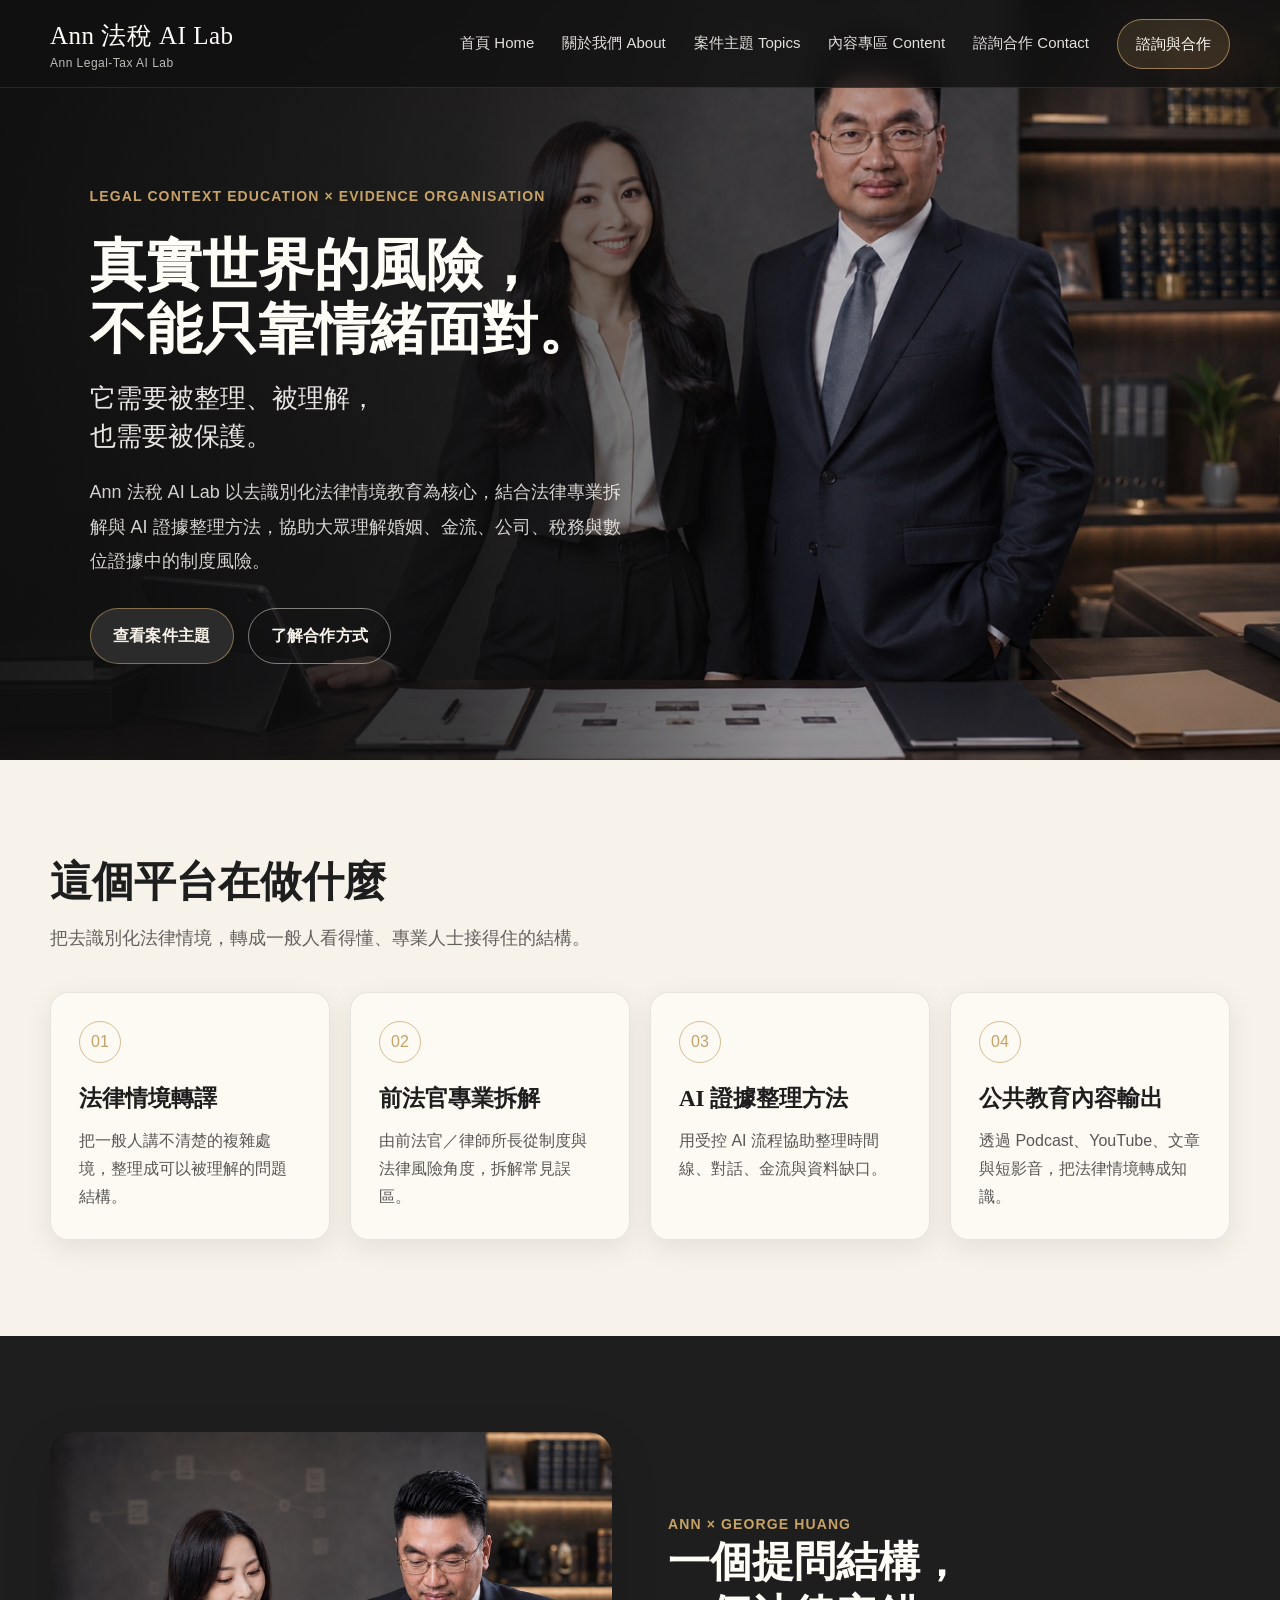
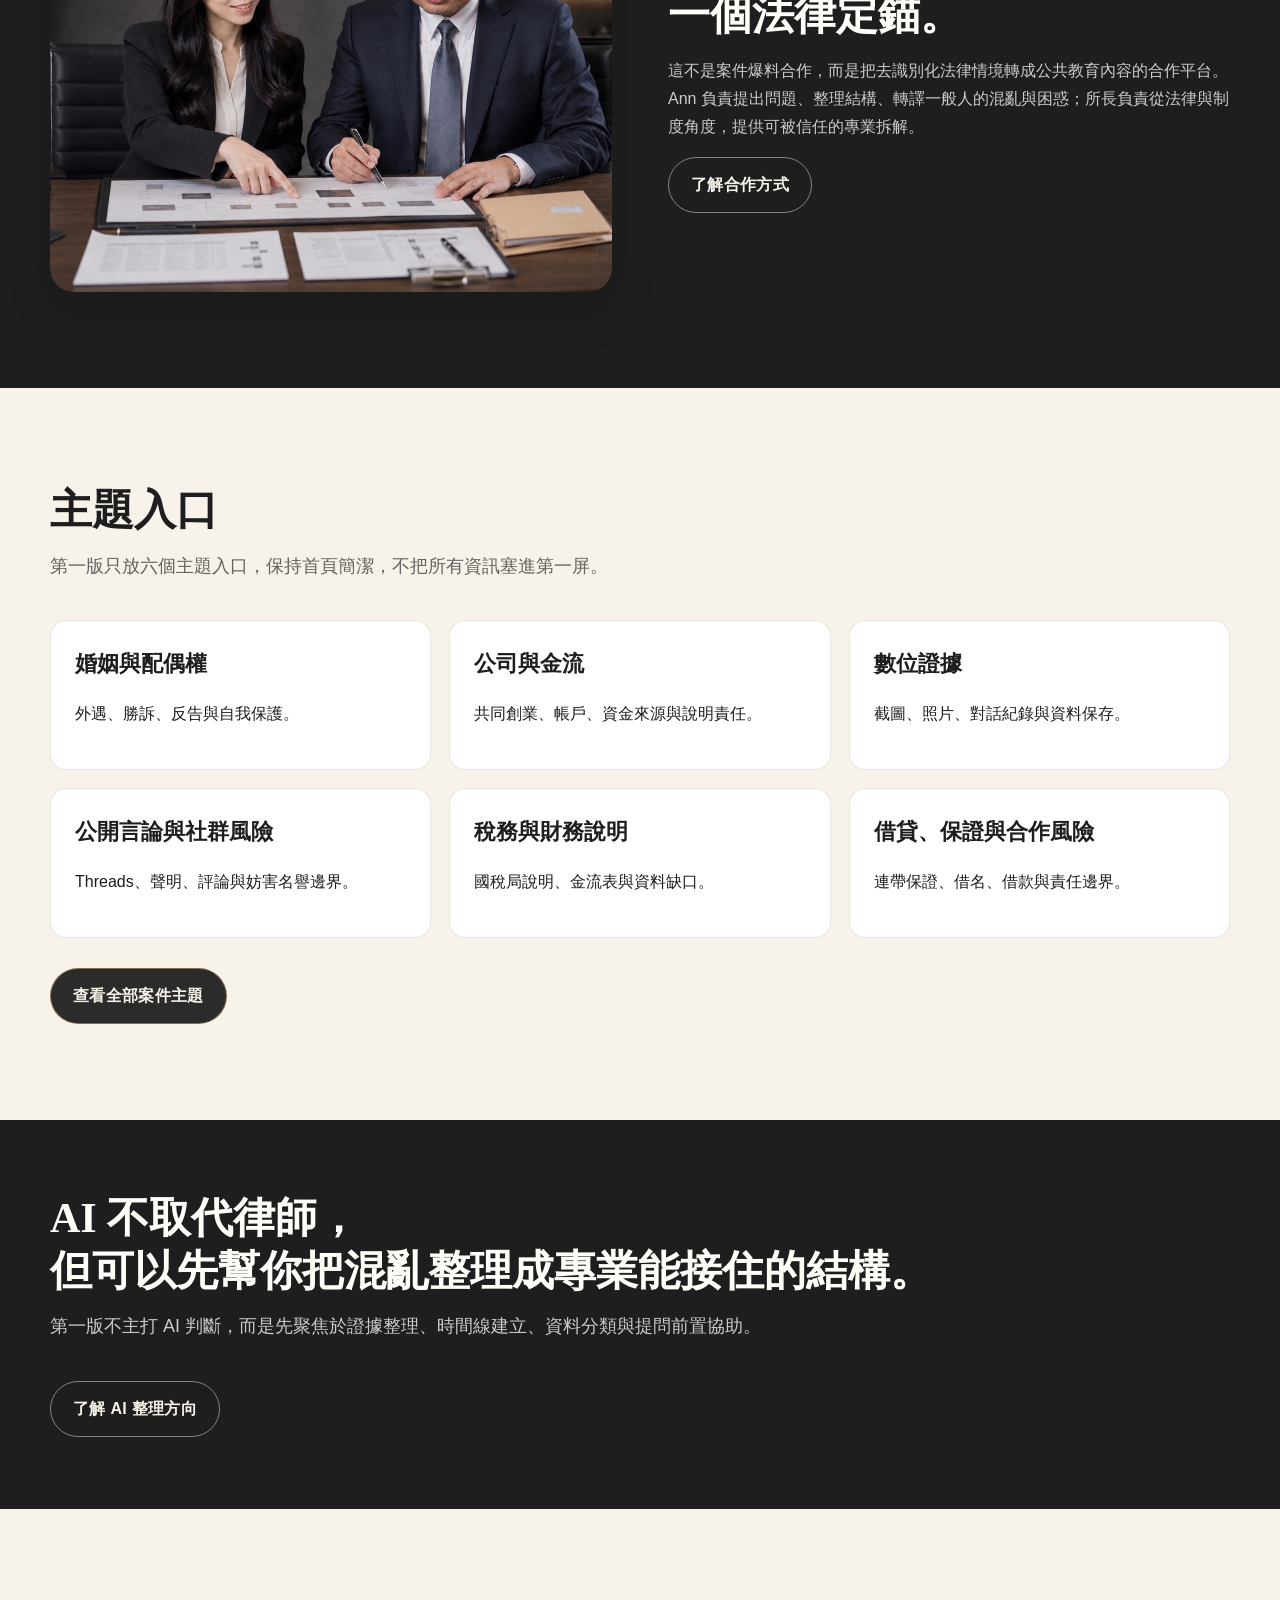
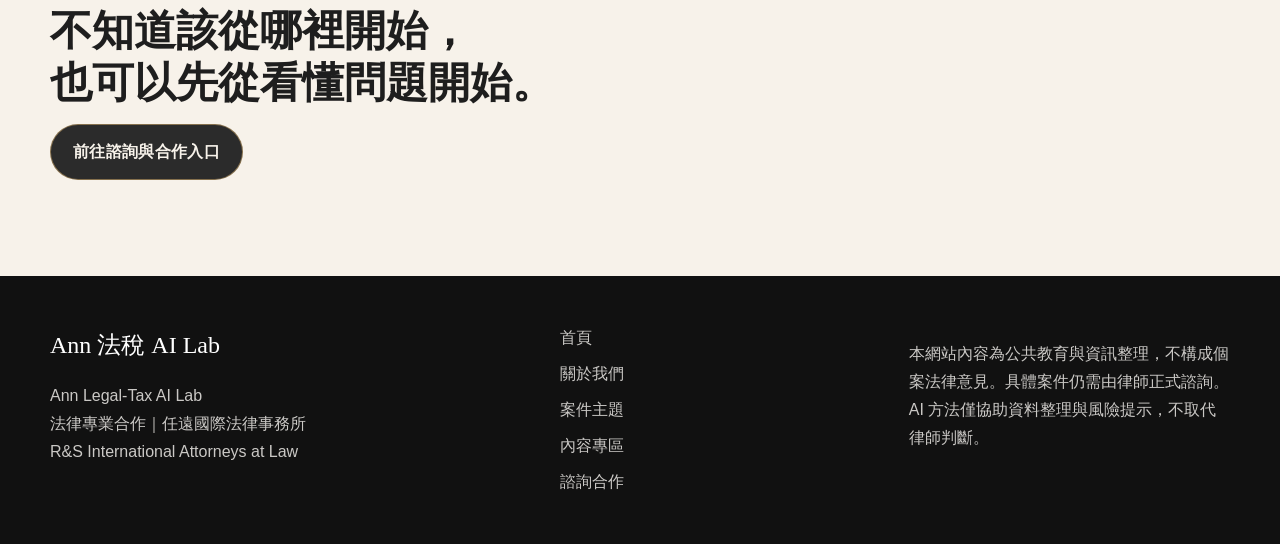
==== index.html @ d6b73d1a "Initial upload Ann Legal-Tax AI Lab website" ====
<!doctype html><html lang="zh-Hant"><head><meta charset="utf-8"><meta name="viewport" content="width=device-width, initial-scale=1"><title>Ann 法稅 AI Lab｜首頁</title><link rel="stylesheet" href="assets/css/styles.css"></head><body><div class="page"><header class="site-header"><div class="container header-inner"><a class="brand" href="index.html"><div class="brand-title">Ann 法稅 AI Lab</div><div class="brand-sub">Ann Legal-Tax AI Lab</div></a><button class="menu-toggle" aria-label="Open menu">☰</button><nav class="nav"><a href="index.html">首頁 Home</a><a href="about.html">關於我們 About</a><a href="topics.html">案件主題 Topics</a><a href="content.html">內容專區 Content</a><a href="contact.html">諮詢合作 Contact</a><a class="nav-cta" href="contact.html">諮詢與合作</a></nav></div></header><main><section class="hero"><div class="hero-content"><div class="eyebrow">Legal Context Education × Evidence Organisation</div><h1>真實世界的風險，<br>不能只靠情緒面對。</h1><div class="lead">它需要被整理、被理解，<br>也需要被保護。</div><p>Ann 法稅 AI Lab 以去識別化法律情境教育為核心，結合法律專業拆解與 AI 證據整理方法，協助大眾理解婚姻、金流、公司、稅務與數位證據中的制度風險。</p><div class="actions"><a class="btn btn-primary" href="topics.html">查看案件主題</a><a class="btn btn-secondary" href="about.html">了解合作方式</a></div></div><div class="mobile-hero-photo"><img src="assets/images/image-hero-collaboration-standing.jpg" alt="Ann 與法律專業合作定錨照"></div></section><section class="section"><div class="container"><h2 class="section-title">這個平台在做什麼</h2><p class="section-subtitle">把去識別化法律情境，轉成一般人看得懂、專業人士接得住的結構。</p><div class="cards"><article class="card"><div class="icon">01</div><h3>法律情境轉譯</h3><p>把一般人講不清楚的複雜處境，整理成可以被理解的問題結構。</p></article><article class="card"><div class="icon">02</div><h3>前法官專業拆解</h3><p>由前法官／律師所長從制度與法律風險角度，拆解常見誤區。</p></article><article class="card"><div class="icon">03</div><h3>AI 證據整理方法</h3><p>用受控 AI 流程協助整理時間線、對話、金流與資料缺口。</p></article><article class="card"><div class="icon">04</div><h3>公共教育內容輸出</h3><p>透過 Podcast、YouTube、文章與短影音，把法律情境轉成知識。</p></article></div></div></section><section class="section dark-band"><div class="container split"><div class="photo-card collab"><img src="assets/images/image-collaboration-timeline-desk.jpg" alt="Ann 與所長共同檢視資料"></div><div><div class="eyebrow">Ann × George Huang</div><h2 class="section-title">一個提問結構，<br>一個法律定錨。</h2><p>這不是案件爆料合作，而是把去識別化法律情境轉成公共教育內容的合作平台。Ann 負責提出問題、整理結構、轉譯一般人的混亂與困惑；所長負責從法律與制度角度，提供可被信任的專業拆解。</p><a class="btn btn-secondary" href="about.html">了解合作方式</a></div></div></section><section class="section"><div class="container"><h2 class="section-title">主題入口</h2><p class="section-subtitle">第一版只放六個主題入口，保持首頁簡潔，不把所有資訊塞進第一屏。</p><div class="topic-grid"><article class="topic-card"><h3>婚姻與配偶權</h3><p>外遇、勝訴、反告與自我保護。</p></article><article class="topic-card"><h3>公司與金流</h3><p>共同創業、帳戶、資金來源與說明責任。</p></article><article class="topic-card"><h3>數位證據</h3><p>截圖、照片、對話紀錄與資料保存。</p></article><article class="topic-card"><h3>公開言論與社群風險</h3><p>Threads、聲明、評論與妨害名譽邊界。</p></article><article class="topic-card"><h3>稅務與財務說明</h3><p>國稅局說明、金流表與資料缺口。</p></article><article class="topic-card"><h3>借貸、保證與合作風險</h3><p>連帶保證、借名、借款與責任邊界。</p></article></div><div style="margin-top:30px"><a class="btn btn-primary" href="topics.html">查看全部案件主題</a></div></div></section><section class="section dark-band compact"><div class="container"><h2 class="section-title">AI 不取代律師，<br>但可以先幫你把混亂整理成專業能接住的結構。</h2><p class="section-subtitle">第一版不主打 AI 判斷，而是先聚焦於證據整理、時間線建立、資料分類與提問前置協助。</p><a class="btn btn-secondary" href="contact.html">了解 AI 整理方向</a></div></section><section class="section"><div class="container"><h2 class="section-title">不知道該從哪裡開始，<br>也可以先從看懂問題開始。</h2><a class="btn btn-primary" href="contact.html">前往諮詢與合作入口</a></div></section></main><footer class="site-footer"><div class="container footer-grid"><div><div class="footer-title">Ann 法稅 AI Lab</div><p>Ann Legal-Tax AI Lab<br>法律專業合作｜任遠國際法律事務所<br>R&S International Attorneys at Law</p></div><div class="footer-links"><a href="index.html">首頁</a><a href="about.html">關於我們</a><a href="topics.html">案件主題</a><a href="content.html">內容專區</a><a href="contact.html">諮詢合作</a></div><div><p>本網站內容為公共教育與資訊整理，不構成個案法律意見。具體案件仍需由律師正式諮詢。AI 方法僅協助資料整理與風險提示，不取代律師判斷。</p></div></div></footer><div class="sticky-mobile-cta"><a class="btn btn-primary" href="contact.html">諮詢與合作</a></div><script src="assets/js/main.js"></script></div></body></html>
---- assets/css/styles.css ----
:root{
  --ivory:#F7F2EA; --stone:#E6E0D7; --charcoal:#1E1E1E; --graphite:#2B2B2B;
  --deep:#111111; --gold:#C6A267; --taupe:#B8AFA3; --navy:#34404A; --white:#FFFDF8;
  --serif:"Noto Serif TC","Source Han Serif TC","Songti TC",serif;
  --sans:"Noto Sans TC","PingFang TC","Microsoft JhengHei",sans-serif;
  --ui:"Inter",Arial,sans-serif;
  --container:1180px; --radius-sm:10px; --radius-md:16px; --radius-lg:24px;
  --shadow-soft:0 18px 50px rgba(0,0,0,.12); --shadow-card:0 8px 28px rgba(0,0,0,.08);
}
*{box-sizing:border-box} body{margin:0;background:var(--ivory);color:var(--charcoal);font-family:var(--sans);line-height:1.75} a{text-decoration:none;color:inherit} img{max-width:100%;display:block}.page{min-height:100vh}.container{width:min(var(--container),calc(100% - 48px));margin:0 auto}.site-header{height:88px;position:fixed;top:0;left:0;right:0;z-index:100;background:rgba(17,17,17,.78);backdrop-filter:blur(14px);border-bottom:1px solid rgba(247,242,234,.10)}.header-inner{height:88px;display:flex;align-items:center;justify-content:space-between}.brand-title{font-family:var(--serif);font-size:25px;color:var(--white);letter-spacing:.02em}.brand-sub{font-family:var(--ui);font-size:12px;color:rgba(255,253,248,.72);letter-spacing:.04em;margin-top:-4px}.nav{display:flex;align-items:center;gap:28px;font-size:15px;color:rgba(255,253,248,.88)}.nav a{padding:8px 0;border-bottom:1px solid transparent}.nav a:hover,.nav a.active{color:var(--white);border-bottom-color:var(--gold)}.nav-cta{border:1px solid rgba(198,162,103,.7)!important;border-radius:999px;padding:11px 18px!important;background:rgba(198,162,103,.16);color:var(--white)!important}.menu-toggle{display:none;background:transparent;border:0;color:var(--white);font-size:28px}.hero{min-height:760px;position:relative;background-image:linear-gradient(90deg,rgba(15,15,15,.90) 0%,rgba(15,15,15,.76) 36%,rgba(15,15,15,.24) 62%,rgba(15,15,15,.08) 100%),url('../images/image-hero-collaboration-standing.jpg');background-size:cover;background-position:center center;display:flex;align-items:center;padding-top:88px}.hero-content{width:42%;max-width:620px;margin-left:7vw}.eyebrow{font-family:var(--ui);font-size:14px;letter-spacing:.08em;text-transform:uppercase;color:var(--gold);font-weight:600}.hero h1,.page-hero h1{font-family:var(--serif);font-weight:600;line-height:1.15;color:var(--white);font-size:clamp(46px,4.4vw,68px);margin:24px 0 18px}.hero .lead{font-family:var(--serif);font-size:26px;line-height:1.45;color:rgba(255,253,248,.9);margin-bottom:20px}.hero p{font-size:18px;line-height:1.9;color:rgba(255,253,248,.82);margin:0 0 30px}.actions{display:flex;gap:14px;align-items:center;flex-wrap:wrap}.btn{display:inline-flex;align-items:center;justify-content:center;min-height:48px;border-radius:999px;padding:13px 22px;font-weight:600;letter-spacing:.02em}.btn-primary{background:var(--graphite);color:var(--ivory);border:1px solid rgba(198,162,103,.58)}.btn-primary:hover{background:#111;border-color:var(--gold)}.btn-secondary{background:transparent;color:var(--ivory);border:1px solid rgba(247,242,234,.48)}.btn-light{background:var(--ivory);color:var(--charcoal);border:1px solid rgba(30,30,30,.16)}.section{padding:96px 0}.section.compact{padding:72px 0}.section-title{font-family:var(--serif);font-size:42px;line-height:1.25;margin:0 0 14px;color:var(--charcoal)}.section-subtitle{font-size:18px;color:rgba(30,30,30,.68);margin:0 0 38px;max-width:760px}.cards{display:grid;grid-template-columns:repeat(4,1fr);gap:20px}.card{background:rgba(255,253,248,.76);border:1px solid rgba(30,30,30,.10);border-radius:18px;padding:28px;box-shadow:var(--shadow-card);transition:.2s}.card:hover{transform:translateY(-3px);border-color:rgba(198,162,103,.65)}.card .icon{width:42px;height:42px;border:1px solid rgba(198,162,103,.7);border-radius:50%;display:flex;align-items:center;justify-content:center;color:var(--gold);margin-bottom:16px}.card h3{font-family:var(--serif);font-size:23px;margin:0 0 8px}.card p{margin:0;color:rgba(30,30,30,.74);font-size:16px}.split{display:grid;grid-template-columns:1fr 1fr;gap:56px;align-items:center}.photo-card{overflow:hidden;border-radius:24px;box-shadow:var(--shadow-soft);background:#111}.photo-card img{width:100%;height:460px;object-fit:cover}.photo-card.collab img{object-position:center center}.dark-band{background:var(--charcoal);color:var(--ivory)}.dark-band .section-title,.dark-band h2{color:var(--white)}.dark-band .section-subtitle,.dark-band p{color:rgba(255,253,248,.78)}.topic-grid{display:grid;grid-template-columns:repeat(3,1fr);gap:18px}.topic-card{background:#fff;border:1px solid rgba(30,30,30,.11);border-radius:16px;padding:24px;min-height:150px}.topic-card h3{font-family:var(--serif);font-size:22px;margin:0 0 10px}.content-grid{display:grid;grid-template-columns:repeat(3,1fr);gap:20px}.content-card{background:#fff;border:1px solid rgba(30,30,30,.10);border-radius:18px;overflow:hidden;box-shadow:var(--shadow-card)}.content-card img{height:220px;width:100%;object-fit:cover}.content-card-body{padding:22px}.tag{font-family:var(--ui);font-size:12px;text-transform:uppercase;letter-spacing:.08em;color:var(--gold);font-weight:700}.page-hero{padding:170px 0 90px;background:linear-gradient(90deg,rgba(17,17,17,.88),rgba(17,17,17,.54)),url('../images/image-collaboration-timeline-desk.jpg');background-size:cover;background-position:center;color:var(--white)}.page-hero p{max-width:720px;color:rgba(255,253,248,.84);font-size:18px}.form-grid{display:grid;grid-template-columns:repeat(2,1fr);gap:18px}.field{display:flex;flex-direction:column;gap:8px}.field.full{grid-column:1/-1}.field label{font-weight:700}.field input,.field select,.field textarea{border:1px solid rgba(30,30,30,.18);border-radius:12px;padding:13px 14px;font-size:16px;background:#fff}.field textarea{min-height:130px}.notice{background:rgba(198,162,103,.10);border:1px solid rgba(198,162,103,.38);border-radius:16px;padding:20px;margin-top:28px;color:rgba(30,30,30,.78)}.site-footer{background:#111;color:rgba(255,253,248,.78);padding:48px 0}.footer-grid{display:grid;grid-template-columns:1.5fr 1fr 1fr;gap:28px}.footer-title{font-family:var(--serif);font-size:24px;color:#fff}.footer-links{display:flex;flex-direction:column;gap:8px}.sticky-mobile-cta{display:none}.mobile-hero-photo{display:none}

/* Layout helpers for controlled desktop grids. Mobile remains single-column via media query. */
.cards.cards-2{grid-template-columns:repeat(2,1fr)}
.cards.cards-5{grid-template-columns:repeat(5,1fr)}

@media(max-width:1024px){.nav{gap:18px}.cards{grid-template-columns:repeat(2,1fr)}.hero-content{width:52%}.topic-grid,.content-grid{grid-template-columns:repeat(2,1fr)}}
@media(max-width:768px){.site-header,.header-inner{height:68px}.brand-title{font-size:19px}.brand-sub{display:none}.nav{display:none;position:absolute;top:68px;left:0;right:0;background:#111;padding:16px 24px;flex-direction:column;align-items:flex-start}.nav.open{display:flex}.menu-toggle{display:block}.hero{background:#151515;min-height:auto;padding:112px 0 36px;display:block}.hero-content{width:auto;max-width:none;margin:0 auto;padding:0 24px}.hero h1{font-size:38px}.hero .lead{font-size:22px}.hero p{font-size:16px;line-height:1.8}.mobile-hero-photo{display:block;margin:30px 24px 0;border-radius:22px;overflow:hidden;box-shadow:var(--shadow-soft)}.mobile-hero-photo img{width:100%;height:360px;object-fit:cover;object-position:58% center}.hero::after{content:none}.actions{flex-direction:column;align-items:stretch}.btn{width:100%}.section{padding:64px 0}.container{width:min(100% - 32px,var(--container))}.section-title{font-size:32px}.cards,.topic-grid,.content-grid,.split,.form-grid,.footer-grid{grid-template-columns:1fr}.photo-card img{height:320px}.topic-card{min-height:auto}.sticky-mobile-cta{display:block;position:fixed;bottom:12px;left:16px;right:16px;z-index:99}.site-footer{padding-bottom:92px}.page-hero{padding:120px 0 60px}.page-hero h1{font-size:36px}}
@media(max-width:480px){.hero h1{font-size:34px}.hero .lead{font-size:20px}.mobile-hero-photo img{height:330px}.card{padding:22px}.content-card img{height:190px}}

@media (max-width: 760px){
  .cards.cards-2,
  .cards.cards-5{grid-template-columns:1fr}
}
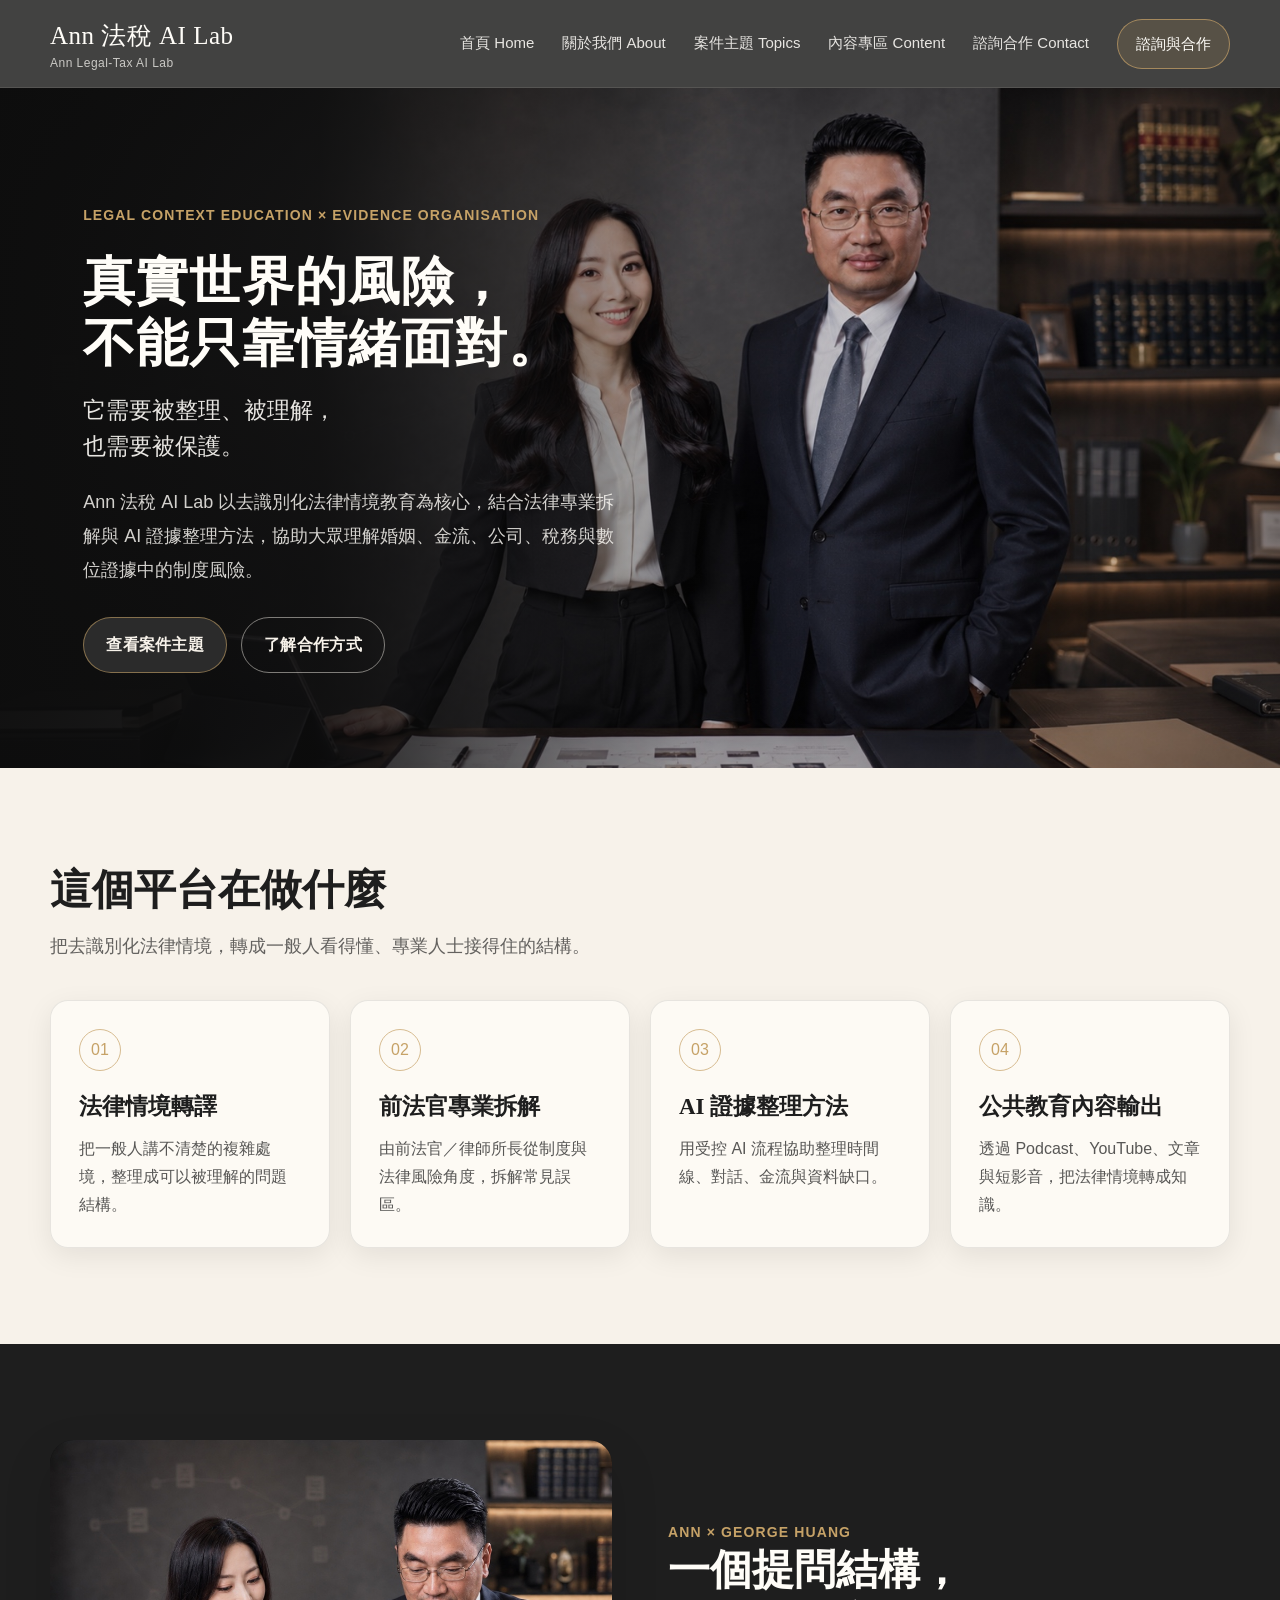
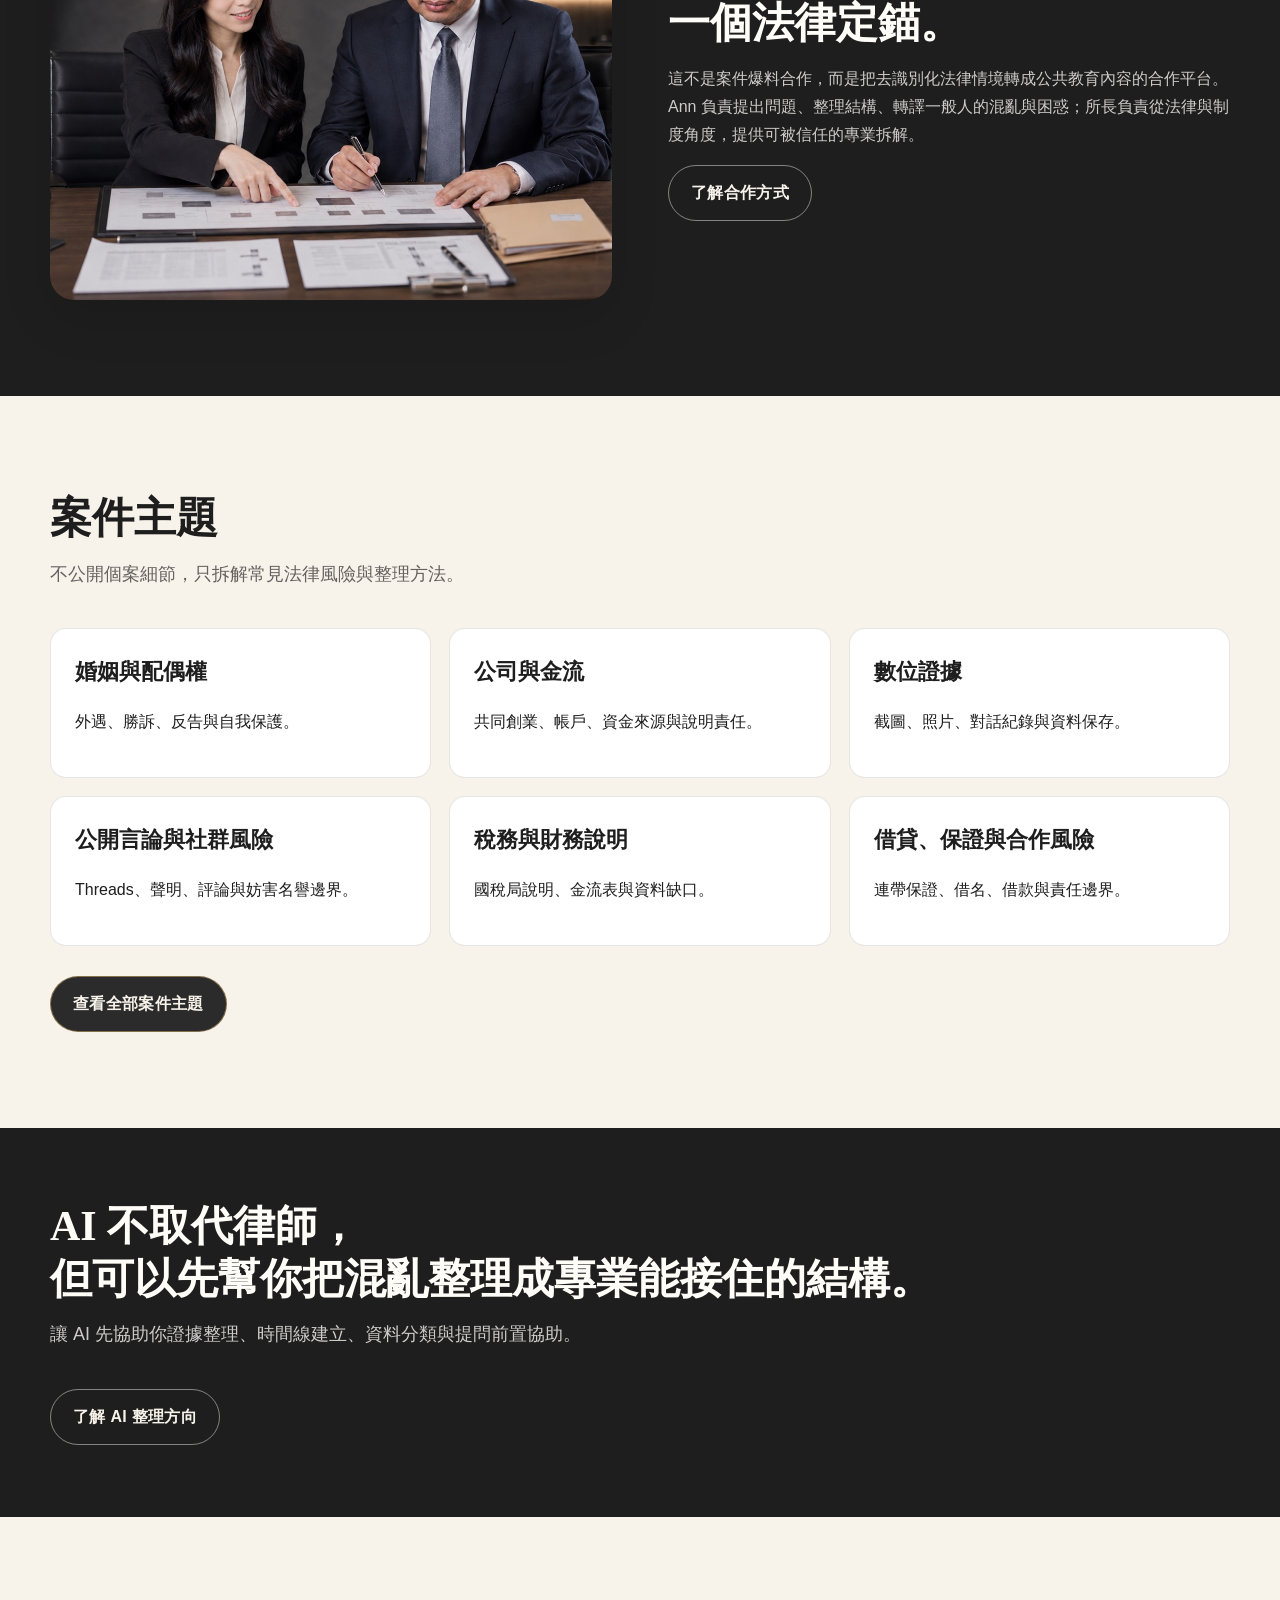
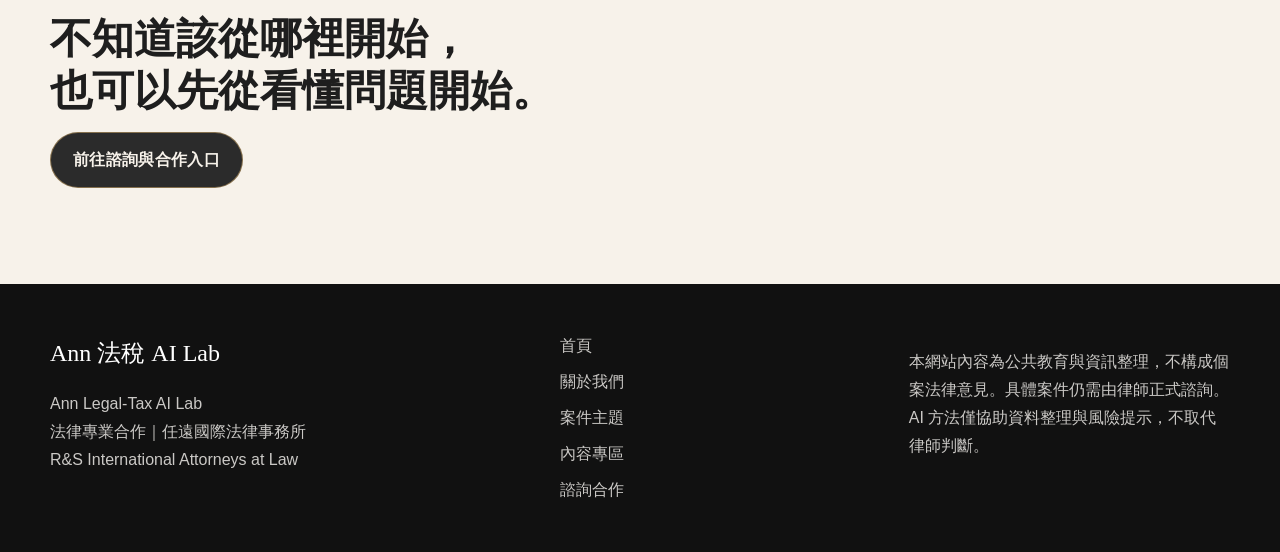
==== commit f9b920bb: "Update index.html" ====
--- a/index.html
+++ b/index.html
@@ -1 +1 @@
-<!doctype html><html lang="zh-Hant"><head><meta charset="utf-8"><meta name="viewport" content="width=device-width, initial-scale=1"><title>Ann 法稅 AI Lab｜首頁</title><link rel="stylesheet" href="assets/css/styles.css"></head><body><div class="page"><header class="site-header"><div class="container header-inner"><a class="brand" href="index.html"><div class="brand-title">Ann 法稅 AI Lab</div><div class="brand-sub">Ann Legal-Tax AI Lab</div></a><button class="menu-toggle" aria-label="Open menu">☰</button><nav class="nav"><a href="index.html">首頁 Home</a><a href="about.html">關於我們 About</a><a href="topics.html">案件主題 Topics</a><a href="content.html">內容專區 Content</a><a href="contact.html">諮詢合作 Contact</a><a class="nav-cta" href="contact.html">諮詢與合作</a></nav></div></header><main><section class="hero"><div class="hero-content"><div class="eyebrow">Legal Context Education × Evidence Organisation</div><h1>真實世界的風險，<br>不能只靠情緒面對。</h1><div class="lead">它需要被整理、被理解，<br>也需要被保護。</div><p>Ann 法稅 AI Lab 以去識別化法律情境教育為核心，結合法律專業拆解與 AI 證據整理方法，協助大眾理解婚姻、金流、公司、稅務與數位證據中的制度風險。</p><div class="actions"><a class="btn btn-primary" href="topics.html">查看案件主題</a><a class="btn btn-secondary" href="about.html">了解合作方式</a></div></div><div class="mobile-hero-photo"><img src="assets/images/image-hero-collaboration-standing.jpg" alt="Ann 與法律專業合作定錨照"></div></section><section class="section"><div class="container"><h2 class="section-title">這個平台在做什麼</h2><p class="section-subtitle">把去識別化法律情境，轉成一般人看得懂、專業人士接得住的結構。</p><div class="cards"><article class="card"><div class="icon">01</div><h3>法律情境轉譯</h3><p>把一般人講不清楚的複雜處境，整理成可以被理解的問題結構。</p></article><article class="card"><div class="icon">02</div><h3>前法官專業拆解</h3><p>由前法官／律師所長從制度與法律風險角度，拆解常見誤區。</p></article><article class="card"><div class="icon">03</div><h3>AI 證據整理方法</h3><p>用受控 AI 流程協助整理時間線、對話、金流與資料缺口。</p></article><article class="card"><div class="icon">04</div><h3>公共教育內容輸出</h3><p>透過 Podcast、YouTube、文章與短影音，把法律情境轉成知識。</p></article></div></div></section><section class="section dark-band"><div class="container split"><div class="photo-card collab"><img src="assets/images/image-collaboration-timeline-desk.jpg" alt="Ann 與所長共同檢視資料"></div><div><div class="eyebrow">Ann × George Huang</div><h2 class="section-title">一個提問結構，<br>一個法律定錨。</h2><p>這不是案件爆料合作，而是把去識別化法律情境轉成公共教育內容的合作平台。Ann 負責提出問題、整理結構、轉譯一般人的混亂與困惑；所長負責從法律與制度角度，提供可被信任的專業拆解。</p><a class="btn btn-secondary" href="about.html">了解合作方式</a></div></div></section><section class="section"><div class="container"><h2 class="section-title">主題入口</h2><p class="section-subtitle">第一版只放六個主題入口，保持首頁簡潔，不把所有資訊塞進第一屏。</p><div class="topic-grid"><article class="topic-card"><h3>婚姻與配偶權</h3><p>外遇、勝訴、反告與自我保護。</p></article><article class="topic-card"><h3>公司與金流</h3><p>共同創業、帳戶、資金來源與說明責任。</p></article><article class="topic-card"><h3>數位證據</h3><p>截圖、照片、對話紀錄與資料保存。</p></article><article class="topic-card"><h3>公開言論與社群風險</h3><p>Threads、聲明、評論與妨害名譽邊界。</p></article><article class="topic-card"><h3>稅務與財務說明</h3><p>國稅局說明、金流表與資料缺口。</p></article><article class="topic-card"><h3>借貸、保證與合作風險</h3><p>連帶保證、借名、借款與責任邊界。</p></article></div><div style="margin-top:30px"><a class="btn btn-primary" href="topics.html">查看全部案件主題</a></div></div></section><section class="section dark-band compact"><div class="container"><h2 class="section-title">AI 不取代律師，<br>但可以先幫你把混亂整理成專業能接住的結構。</h2><p class="section-subtitle">第一版不主打 AI 判斷，而是先聚焦於證據整理、時間線建立、資料分類與提問前置協助。</p><a class="btn btn-secondary" href="contact.html">了解 AI 整理方向</a></div></section><section class="section"><div class="container"><h2 class="section-title">不知道該從哪裡開始，<br>也可以先從看懂問題開始。</h2><a class="btn btn-primary" href="contact.html">前往諮詢與合作入口</a></div></section></main><footer class="site-footer"><div class="container footer-grid"><div><div class="footer-title">Ann 法稅 AI Lab</div><p>Ann Legal-Tax AI Lab<br>法律專業合作｜任遠國際法律事務所<br>R&S International Attorneys at Law</p></div><div class="footer-links"><a href="index.html">首頁</a><a href="about.html">關於我們</a><a href="topics.html">案件主題</a><a href="content.html">內容專區</a><a href="contact.html">諮詢合作</a></div><div><p>本網站內容為公共教育與資訊整理，不構成個案法律意見。具體案件仍需由律師正式諮詢。AI 方法僅協助資料整理與風險提示，不取代律師判斷。</p></div></div></footer><div class="sticky-mobile-cta"><a class="btn btn-primary" href="contact.html">諮詢與合作</a></div><script src="assets/js/main.js"></script></div></body></html>+<!doctype html><html lang="zh-Hant"><head><meta charset="utf-8"><meta name="viewport" content="width=device-width, initial-scale=1"><title>Ann 法稅 AI Lab｜首頁</title><link rel="stylesheet" href="assets/css/styles.css"></head><body><div class="page"><header class="site-header"><div class="container header-inner"><a class="brand" href="index.html"><div class="brand-title">Ann 法稅 AI Lab</div><div class="brand-sub">Ann Legal-Tax AI Lab</div></a><button class="menu-toggle" aria-label="Open menu">☰</button><nav class="nav"><a href="index.html">首頁 Home</a><a href="about.html">關於我們 About</a><a href="topics.html">案件主題 Topics</a><a href="content.html">內容專區 Content</a><a href="contact.html">諮詢合作 Contact</a><a class="nav-cta" href="contact.html">諮詢與合作</a></nav></div></header><main><section class="hero"><div class="hero-content"><div class="eyebrow">Legal Context Education × Evidence Organisation</div><h1>真實世界的風險，<br>不能只靠情緒面對。</h1><div class="lead">它需要被整理、被理解，<br>也需要被保護。</div><p>Ann 法稅 AI Lab 以去識別化法律情境教育為核心，結合法律專業拆解與 AI 證據整理方法，協助大眾理解婚姻、金流、公司、稅務與數位證據中的制度風險。</p><div class="actions"><a class="btn btn-primary" href="topics.html">查看案件主題</a><a class="btn btn-secondary" href="about.html">了解合作方式</a></div></div><div class="mobile-hero-photo"><img src="assets/images/image-hero-collaboration-standing.jpg" alt="Ann 與法律專業合作定錨照"></div></section><section class="section"><div class="container"><h2 class="section-title">這個平台在做什麼</h2><p class="section-subtitle">把去識別化法律情境，轉成一般人看得懂、專業人士接得住的結構。</p><div class="cards"><article class="card"><div class="icon">01</div><h3>法律情境轉譯</h3><p>把一般人講不清楚的複雜處境，整理成可以被理解的問題結構。</p></article><article class="card"><div class="icon">02</div><h3>前法官專業拆解</h3><p>由前法官／律師所長從制度與法律風險角度，拆解常見誤區。</p></article><article class="card"><div class="icon">03</div><h3>AI 證據整理方法</h3><p>用受控 AI 流程協助整理時間線、對話、金流與資料缺口。</p></article><article class="card"><div class="icon">04</div><h3>公共教育內容輸出</h3><p>透過 Podcast、YouTube、文章與短影音，把法律情境轉成知識。</p></article></div></div></section><section class="section dark-band"><div class="container split"><div class="photo-card collab"><img src="assets/images/image-collaboration-timeline-desk.jpg" alt="Ann 與所長共同檢視資料"></div><div><div class="eyebrow">Ann × George Huang</div><h2 class="section-title">一個提問結構，<br>一個法律定錨。</h2><p>這不是案件爆料合作，而是把去識別化法律情境轉成公共教育內容的合作平台。Ann 負責提出問題、整理結構、轉譯一般人的混亂與困惑；所長負責從法律與制度角度，提供可被信任的專業拆解。</p><a class="btn btn-secondary" href="about.html">了解合作方式</a></div></div></section><section class="section"><div class="container"><h2 class="section-title">案件主題</h2><p class="section-subtitle">不公開個案細節，只拆解常見法律風險與整理方法。</p><div class="topic-grid"><article class="topic-card"><h3>婚姻與配偶權</h3><p>外遇、勝訴、反告與自我保護。</p></article><article class="topic-card"><h3>公司與金流</h3><p>共同創業、帳戶、資金來源與說明責任。</p></article><article class="topic-card"><h3>數位證據</h3><p>截圖、照片、對話紀錄與資料保存。</p></article><article class="topic-card"><h3>公開言論與社群風險</h3><p>Threads、聲明、評論與妨害名譽邊界。</p></article><article class="topic-card"><h3>稅務與財務說明</h3><p>國稅局說明、金流表與資料缺口。</p></article><article class="topic-card"><h3>借貸、保證與合作風險</h3><p>連帶保證、借名、借款與責任邊界。</p></article></div><div style="margin-top:30px"><a class="btn btn-primary" href="topics.html">查看全部案件主題</a></div></div></section><section class="section dark-band compact"><div class="container"><h2 class="section-title">AI 不取代律師，<br>但可以先幫你把混亂整理成專業能接住的結構。</h2><p class="section-subtitle">讓 AI 先協助你證據整理、時間線建立、資料分類與提問前置協助。</p><a class="btn btn-secondary" href="contact.html">了解 AI 整理方向</a></div></section><section class="section"><div class="container"><h2 class="section-title">不知道該從哪裡開始，<br>也可以先從看懂問題開始。</h2><a class="btn btn-primary" href="contact.html">前往諮詢與合作入口</a></div></section></main><footer class="site-footer"><div class="container footer-grid"><div><div class="footer-title">Ann 法稅 AI Lab</div><p>Ann Legal-Tax AI Lab<br>法律專業合作｜任遠國際法律事務所<br>R&S International Attorneys at Law</p></div><div class="footer-links"><a href="index.html">首頁</a><a href="about.html">關於我們</a><a href="topics.html">案件主題</a><a href="content.html">內容專區</a><a href="contact.html">諮詢合作</a></div><div><p>本網站內容為公共教育與資訊整理，不構成個案法律意見。具體案件仍需由律師正式諮詢。AI 方法僅協助資料整理與風險提示，不取代律師判斷。</p></div></div></footer><div class="sticky-mobile-cta"><a class="btn btn-primary" href="contact.html">諮詢與合作</a></div><script src="assets/js/main.js"></script></div></body></html>
--- a/assets/css/styles.css
+++ b/assets/css/styles.css
@@ -8,17 +8,316 @@
   --container:1180px; --radius-sm:10px; --radius-md:16px; --radius-lg:24px;
   --shadow-soft:0 18px 50px rgba(0,0,0,.12); --shadow-card:0 8px 28px rgba(0,0,0,.08);
 }
-*{box-sizing:border-box} body{margin:0;background:var(--ivory);color:var(--charcoal);font-family:var(--sans);line-height:1.75} a{text-decoration:none;color:inherit} img{max-width:100%;display:block}.page{min-height:100vh}.container{width:min(var(--container),calc(100% - 48px));margin:0 auto}.site-header{height:88px;position:fixed;top:0;left:0;right:0;z-index:100;background:rgba(17,17,17,.78);backdrop-filter:blur(14px);border-bottom:1px solid rgba(247,242,234,.10)}.header-inner{height:88px;display:flex;align-items:center;justify-content:space-between}.brand-title{font-family:var(--serif);font-size:25px;color:var(--white);letter-spacing:.02em}.brand-sub{font-family:var(--ui);font-size:12px;color:rgba(255,253,248,.72);letter-spacing:.04em;margin-top:-4px}.nav{display:flex;align-items:center;gap:28px;font-size:15px;color:rgba(255,253,248,.88)}.nav a{padding:8px 0;border-bottom:1px solid transparent}.nav a:hover,.nav a.active{color:var(--white);border-bottom-color:var(--gold)}.nav-cta{border:1px solid rgba(198,162,103,.7)!important;border-radius:999px;padding:11px 18px!important;background:rgba(198,162,103,.16);color:var(--white)!important}.menu-toggle{display:none;background:transparent;border:0;color:var(--white);font-size:28px}.hero{min-height:760px;position:relative;background-image:linear-gradient(90deg,rgba(15,15,15,.90) 0%,rgba(15,15,15,.76) 36%,rgba(15,15,15,.24) 62%,rgba(15,15,15,.08) 100%),url('../images/image-hero-collaboration-standing.jpg');background-size:cover;background-position:center center;display:flex;align-items:center;padding-top:88px}.hero-content{width:42%;max-width:620px;margin-left:7vw}.eyebrow{font-family:var(--ui);font-size:14px;letter-spacing:.08em;text-transform:uppercase;color:var(--gold);font-weight:600}.hero h1,.page-hero h1{font-family:var(--serif);font-weight:600;line-height:1.15;color:var(--white);font-size:clamp(46px,4.4vw,68px);margin:24px 0 18px}.hero .lead{font-family:var(--serif);font-size:26px;line-height:1.45;color:rgba(255,253,248,.9);margin-bottom:20px}.hero p{font-size:18px;line-height:1.9;color:rgba(255,253,248,.82);margin:0 0 30px}.actions{display:flex;gap:14px;align-items:center;flex-wrap:wrap}.btn{display:inline-flex;align-items:center;justify-content:center;min-height:48px;border-radius:999px;padding:13px 22px;font-weight:600;letter-spacing:.02em}.btn-primary{background:var(--graphite);color:var(--ivory);border:1px solid rgba(198,162,103,.58)}.btn-primary:hover{background:#111;border-color:var(--gold)}.btn-secondary{background:transparent;color:var(--ivory);border:1px solid rgba(247,242,234,.48)}.btn-light{background:var(--ivory);color:var(--charcoal);border:1px solid rgba(30,30,30,.16)}.section{padding:96px 0}.section.compact{padding:72px 0}.section-title{font-family:var(--serif);font-size:42px;line-height:1.25;margin:0 0 14px;color:var(--charcoal)}.section-subtitle{font-size:18px;color:rgba(30,30,30,.68);margin:0 0 38px;max-width:760px}.cards{display:grid;grid-template-columns:repeat(4,1fr);gap:20px}.card{background:rgba(255,253,248,.76);border:1px solid rgba(30,30,30,.10);border-radius:18px;padding:28px;box-shadow:var(--shadow-card);transition:.2s}.card:hover{transform:translateY(-3px);border-color:rgba(198,162,103,.65)}.card .icon{width:42px;height:42px;border:1px solid rgba(198,162,103,.7);border-radius:50%;display:flex;align-items:center;justify-content:center;color:var(--gold);margin-bottom:16px}.card h3{font-family:var(--serif);font-size:23px;margin:0 0 8px}.card p{margin:0;color:rgba(30,30,30,.74);font-size:16px}.split{display:grid;grid-template-columns:1fr 1fr;gap:56px;align-items:center}.photo-card{overflow:hidden;border-radius:24px;box-shadow:var(--shadow-soft);background:#111}.photo-card img{width:100%;height:460px;object-fit:cover}.photo-card.collab img{object-position:center center}.dark-band{background:var(--charcoal);color:var(--ivory)}.dark-band .section-title,.dark-band h2{color:var(--white)}.dark-band .section-subtitle,.dark-band p{color:rgba(255,253,248,.78)}.topic-grid{display:grid;grid-template-columns:repeat(3,1fr);gap:18px}.topic-card{background:#fff;border:1px solid rgba(30,30,30,.11);border-radius:16px;padding:24px;min-height:150px}.topic-card h3{font-family:var(--serif);font-size:22px;margin:0 0 10px}.content-grid{display:grid;grid-template-columns:repeat(3,1fr);gap:20px}.content-card{background:#fff;border:1px solid rgba(30,30,30,.10);border-radius:18px;overflow:hidden;box-shadow:var(--shadow-card)}.content-card img{height:220px;width:100%;object-fit:cover}.content-card-body{padding:22px}.tag{font-family:var(--ui);font-size:12px;text-transform:uppercase;letter-spacing:.08em;color:var(--gold);font-weight:700}.page-hero{padding:170px 0 90px;background:linear-gradient(90deg,rgba(17,17,17,.88),rgba(17,17,17,.54)),url('../images/image-collaboration-timeline-desk.jpg');background-size:cover;background-position:center;color:var(--white)}.page-hero p{max-width:720px;color:rgba(255,253,248,.84);font-size:18px}.form-grid{display:grid;grid-template-columns:repeat(2,1fr);gap:18px}.field{display:flex;flex-direction:column;gap:8px}.field.full{grid-column:1/-1}.field label{font-weight:700}.field input,.field select,.field textarea{border:1px solid rgba(30,30,30,.18);border-radius:12px;padding:13px 14px;font-size:16px;background:#fff}.field textarea{min-height:130px}.notice{background:rgba(198,162,103,.10);border:1px solid rgba(198,162,103,.38);border-radius:16px;padding:20px;margin-top:28px;color:rgba(30,30,30,.78)}.site-footer{background:#111;color:rgba(255,253,248,.78);padding:48px 0}.footer-grid{display:grid;grid-template-columns:1.5fr 1fr 1fr;gap:28px}.footer-title{font-family:var(--serif);font-size:24px;color:#fff}.footer-links{display:flex;flex-direction:column;gap:8px}.sticky-mobile-cta{display:none}.mobile-hero-photo{display:none}
+*{box-sizing:border-box} body{margin:0;background:var(--ivory);color:var(--charcoal);font-family:var(--sans);line-height:1.75} a{text-decoration:none;color:inherit} img{max-width:100%;display:block}.page{min-height:100vh}.container{width:min(var(--container),calc(100% - 48px));margin:0 auto}.site-header{height:88px;position:fixed;top:0;left:0;right:0;z-index:100;background:rgba(17,17,17,.78);backdrop-filter:blur(14px);border-bottom:1px solid rgba(247,242,234,.10)}.header-inner{height:88px;display:flex;align-items:center;justify-content:space-between}.brand-title{font-family:var(--serif);font-size:25px;color:var(--white);letter-spacing:.02em}.brand-sub{font-family:var(--ui);font-size:12px;color:rgba(255,253,248,.72);letter-spacing:.04em;margin-top:-4px}.nav{display:flex;align-items:center;gap:28px;font-size:15px;color:rgba(255,253,248,.88)}.nav a{padding:8px 0;border-bottom:1px solid transparent}.nav a:hover,.nav a.active{color:var(--white);border-bottom-color:var(--gold)}.nav-cta{border:1px solid rgba(198,162,103,.7)!important;border-radius:999px;padding:11px 18px!important;background:rgba(198,162,103,.16);color:var(--white)!important}.menu-toggle{display:none;background:transparent;border:0;color:var(--white);font-size:28px}.hero{min-height:672px;position:relative;margin-top:88px;background-image:linear-gradient(90deg,rgba(15,15,15,.90) 0%,rgba(15,15,15,.76) 36%,rgba(15,15,15,.24) 62%,rgba(15,15,15,.08) 100%),url('../images/image-hero-collaboration-standing.jpg');background-size:cover;background-position:center center;display:flex;align-items:center;padding-top:0}.hero-content{width:42%;max-width:620px;margin-left:7vw}.eyebrow{font-family:var(--ui);font-size:14px;letter-spacing:.08em;text-transform:uppercase;color:var(--gold);font-weight:600}.hero h1,.page-hero h1{font-family:var(--serif);font-weight:600;line-height:1.15;color:var(--white);font-size:clamp(46px,4.4vw,68px);margin:24px 0 18px}.hero .lead{font-family:var(--serif);font-size:26px;line-height:1.45;color:rgba(255,253,248,.9);margin-bottom:20px}.hero p{font-size:18px;line-height:1.9;color:rgba(255,253,248,.82);margin:0 0 30px}.actions{display:flex;gap:14px;align-items:center;flex-wrap:wrap}.btn{display:inline-flex;align-items:center;justify-content:center;min-height:48px;border-radius:999px;padding:13px 22px;font-weight:600;letter-spacing:.02em}.btn-primary{background:var(--graphite);color:var(--ivory);border:1px solid rgba(198,162,103,.58)}.btn-primary:hover{background:#111;border-color:var(--gold)}.btn-secondary{background:transparent;color:var(--ivory);border:1px solid rgba(247,242,234,.48)}.btn-light{background:var(--ivory);color:var(--charcoal);border:1px solid rgba(30,30,30,.16)}.section{padding:96px 0}.section.compact{padding:72px 0}.section-title{font-family:var(--serif);font-size:42px;line-height:1.25;margin:0 0 14px;color:var(--charcoal)}.section-subtitle{font-size:18px;color:rgba(30,30,30,.68);margin:0 0 38px;max-width:760px}.cards{display:grid;grid-template-columns:repeat(4,1fr);gap:20px}.card{background:rgba(255,253,248,.76);border:1px solid rgba(30,30,30,.10);border-radius:18px;padding:28px;box-shadow:var(--shadow-card);transition:.2s}.card:hover{transform:translateY(-3px);border-color:rgba(198,162,103,.65)}.card .icon{width:42px;height:42px;border:1px solid rgba(198,162,103,.7);border-radius:50%;display:flex;align-items:center;justify-content:center;color:var(--gold);margin-bottom:16px}.card h3{font-family:var(--serif);font-size:23px;margin:0 0 8px}.card p{margin:0;color:rgba(30,30,30,.74);font-size:16px}.split{display:grid;grid-template-columns:1fr 1fr;gap:56px;align-items:center}.photo-card{overflow:hidden;border-radius:24px;box-shadow:var(--shadow-soft);background:#111}.photo-card img{width:100%;height:460px;object-fit:cover}.photo-card.collab img{object-position:center center}.dark-band{background:var(--charcoal);color:var(--ivory)}.dark-band .section-title,.dark-band h2{color:var(--white)}.dark-band .section-subtitle,.dark-band p{color:rgba(255,253,248,.78)}.topic-grid{display:grid;grid-template-columns:repeat(3,1fr);gap:18px}.topic-card{background:#fff;border:1px solid rgba(30,30,30,.11);border-radius:16px;padding:24px;min-height:150px}.topic-card h3{font-family:var(--serif);font-size:22px;margin:0 0 10px}.content-grid{display:grid;grid-template-columns:repeat(3,1fr);gap:20px}.content-card{background:#fff;border:1px solid rgba(30,30,30,.10);border-radius:18px;overflow:hidden;box-shadow:var(--shadow-card)}.content-card img{height:220px;width:100%;object-fit:cover}.content-card-body{padding:22px}.tag{font-family:var(--ui);font-size:12px;text-transform:uppercase;letter-spacing:.08em;color:var(--gold);font-weight:700}.page-hero{margin-top:88px;padding:82px 0 90px;min-height:520px;background:linear-gradient(90deg,rgba(17,17,17,.88),rgba(17,17,17,.54)),url('../images/image-collaboration-timeline-desk.jpg');background-size:cover;background-position:center center;color:var(--white);display:flex;align-items:center}
+.page-hero.about-hero{background-position:center center}
+.page-hero.topics-hero{background-position:center top}
+.page-hero.content-hero{background-position:center center}
+.page-hero.contact-hero{background-position:center 18%}.page-hero p{max-width:720px;color:rgba(255,253,248,.84);font-size:18px}.form-grid{display:grid;grid-template-columns:repeat(2,1fr);gap:18px}.field{display:flex;flex-direction:column;gap:8px}.field.full{grid-column:1/-1}.field label{font-weight:700}.field input,.field select,.field textarea{border:1px solid rgba(30,30,30,.18);border-radius:12px;padding:13px 14px;font-size:16px;background:#fff}.field textarea{min-height:130px}.notice{background:rgba(198,162,103,.10);border:1px solid rgba(198,162,103,.38);border-radius:16px;padding:20px;margin-top:28px;color:rgba(30,30,30,.78)}.site-footer{background:#111;color:rgba(255,253,248,.78);padding:48px 0}.footer-grid{display:grid;grid-template-columns:1.5fr 1fr 1fr;gap:28px}.footer-title{font-family:var(--serif);font-size:24px;color:#fff}.footer-links{display:flex;flex-direction:column;gap:8px}.sticky-mobile-cta{display:none}.mobile-hero-photo{display:none}
 
 /* Layout helpers for controlled desktop grids. Mobile remains single-column via media query. */
 .cards.cards-2{grid-template-columns:repeat(2,1fr)}
 .cards.cards-5{grid-template-columns:repeat(5,1fr)}
 
 @media(max-width:1024px){.nav{gap:18px}.cards{grid-template-columns:repeat(2,1fr)}.hero-content{width:52%}.topic-grid,.content-grid{grid-template-columns:repeat(2,1fr)}}
-@media(max-width:768px){.site-header,.header-inner{height:68px}.brand-title{font-size:19px}.brand-sub{display:none}.nav{display:none;position:absolute;top:68px;left:0;right:0;background:#111;padding:16px 24px;flex-direction:column;align-items:flex-start}.nav.open{display:flex}.menu-toggle{display:block}.hero{background:#151515;min-height:auto;padding:112px 0 36px;display:block}.hero-content{width:auto;max-width:none;margin:0 auto;padding:0 24px}.hero h1{font-size:38px}.hero .lead{font-size:22px}.hero p{font-size:16px;line-height:1.8}.mobile-hero-photo{display:block;margin:30px 24px 0;border-radius:22px;overflow:hidden;box-shadow:var(--shadow-soft)}.mobile-hero-photo img{width:100%;height:360px;object-fit:cover;object-position:58% center}.hero::after{content:none}.actions{flex-direction:column;align-items:stretch}.btn{width:100%}.section{padding:64px 0}.container{width:min(100% - 32px,var(--container))}.section-title{font-size:32px}.cards,.topic-grid,.content-grid,.split,.form-grid,.footer-grid{grid-template-columns:1fr}.photo-card img{height:320px}.topic-card{min-height:auto}.sticky-mobile-cta{display:block;position:fixed;bottom:12px;left:16px;right:16px;z-index:99}.site-footer{padding-bottom:92px}.page-hero{padding:120px 0 60px}.page-hero h1{font-size:36px}}
+@media(max-width:768px){.site-header,.header-inner{height:68px}.brand-title{font-size:19px}.brand-sub{display:none}.nav{display:none;position:absolute;top:68px;left:0;right:0;background:#111;padding:16px 24px;flex-direction:column;align-items:flex-start}.nav.open{display:flex}.menu-toggle{display:block}.hero{background:#151515;min-height:auto;margin-top:68px;padding:36px 0 36px;display:block}.hero-content{width:auto;max-width:none;margin:0 auto;padding:0 24px}.hero h1{font-size:38px}.hero .lead{font-size:22px}.hero p{font-size:16px;line-height:1.8}.mobile-hero-photo{display:block;margin:30px 24px 0;border-radius:22px;overflow:hidden;box-shadow:var(--shadow-soft)}.mobile-hero-photo img{width:100%;height:360px;object-fit:cover;object-position:58% center}.hero::after{content:none}.actions{flex-direction:column;align-items:stretch}.btn{width:100%}.section{padding:64px 0}.container{width:min(100% - 32px,var(--container))}.section-title{font-size:32px}.cards,.topic-grid,.content-grid,.split,.form-grid,.footer-grid{grid-template-columns:1fr}.photo-card img{height:320px}.topic-card{min-height:auto}.sticky-mobile-cta{display:block;position:fixed;bottom:12px;left:16px;right:16px;z-index:99}.site-footer{padding-bottom:92px}.page-hero{margin-top:68px;padding:56px 0 44px;min-height:auto;background-position:center top}.page-hero h1{font-size:36px}}
 @media(max-width:480px){.hero h1{font-size:34px}.hero .lead{font-size:20px}.mobile-hero-photo img{height:330px}.card{padding:22px}.content-card img{height:190px}}
 
 @media (max-width: 760px){
   .cards.cards-2,
   .cards.cards-5{grid-template-columns:1fr}
 }
+/* Desktop hero image fine tuning - 2026 update */
+@media (min-width: 769px){
+
+  /* Home */
+  .hero{
+    margin-top: 88px;
+    min-height: 672px;
+    background-position: center 10% !important;
+  }
+
+  /* About */
+  .page-hero.about-hero{
+    background-position: center 15% !important;
+  }
+
+  /* Topics */
+  .page-hero.topics-hero{
+    background-position: center 25% !important;
+  }
+
+  /* Content */
+  .page-hero.content-hero{
+    background-position: center 15% !important;
+  }
+
+  /* Contact */
+  .page-hero.contact-hero{
+    background-position: center 20% !important;
+  }
+}
+/* Desktop hero text safe zones - Dean tuning */
+@media (min-width: 769px){
+
+  /* 全站 Hero 標題先縮一點，避免文字橫向壓到人物 */
+  .hero h1,
+  .page-hero h1{
+    font-size: clamp(42px, 3.6vw, 60px) !important;
+    line-height: 1.15 !important;
+  }
+
+  .page-hero p{
+    max-width: 620px !important;
+  }
+
+  /* 首頁：文字留左側，避免吃到 Ann 與所長 */
+  .hero-content{
+    width: 36% !important;
+    max-width: 540px !important;
+    margin-left: 7vw !important;
+  }
+
+  .hero-content h1,
+  .hero-content .lead,
+  .hero-content p{
+    max-width: 540px !important;
+  }
+
+  /* About：文字移到右側安全區，避開 Ann 臉部 */
+  .page-hero.about-hero > .container{
+    width: min(620px, calc(100% - 48px)) !important;
+    max-width: 620px !important;
+    margin-left: auto !important;
+    margin-right: 11vw !important;
+  }
+
+  /* Topics：文字移到右側，避免壓在 Ann 臉上 */
+  .page-hero.topics-hero > .container{
+    width: min(650px, calc(100% - 48px)) !important;
+    max-width: 650px !important;
+    margin-left: auto !important;
+    margin-right: 9vw !important;
+  }
+
+  /* Content：文字移到右側，避開 Ann 臉部，放在麥克風區域 */
+  .page-hero.content-hero > .container{
+    width: min(680px, calc(100% - 48px)) !important;
+    max-width: 680px !important;
+    margin-left: auto !important;
+    margin-right: 8vw !important;
+  }
+
+  /* Contact：文字保留左側，避開右方諮詢者背影 */
+  .page-hero.contact-hero > .container{
+    width: min(700px, calc(100% - 48px)) !important;
+    max-width: 700px !important;
+    margin-left: 10vw !important;
+    margin-right: auto !important;
+  }
+}
+
+/* Mobile 不套用桌機安全區，回到正常單欄 */
+@media (max-width: 768px){
+
+  .hero-content{
+    width: auto !important;
+    max-width: none !important;
+    margin: 0 auto !important;
+  }
+
+  .page-hero.about-hero > .container,
+  .page-hero.topics-hero > .container,
+  .page-hero.content-hero > .container,
+  .page-hero.contact-hero > .container{
+    width: min(100% - 32px, var(--container)) !important;
+    max-width: var(--container) !important;
+    margin: 0 auto !important;
+  }
+}
+/* v0.5 direction:
+   Home keeps photo hero.
+   Inner pages no longer use people photos as full-screen background.
+*/
+
+@media (min-width: 769px){
+
+  /* Header */
+  .site-header{
+    background: rgba(55,55,55,.94) !important;
+    backdrop-filter: blur(8px);
+  }
+
+  /* Home hero: keep the collaboration photo */
+  .hero{
+    margin-top: 88px !important;
+    min-height: 680px !important;
+    padding: 110px 0 90px !important;
+    background-image:
+      linear-gradient(
+        90deg,
+        rgba(13,13,13,.96) 0%,
+        rgba(13,13,13,.88) 26%,
+        rgba(13,13,13,.52) 47%,
+        rgba(13,13,13,.18) 66%,
+        rgba(13,13,13,.42) 100%
+      ),
+      url('../images/image-hero-collaboration-standing.jpg') !important;
+    background-size: cover !important;
+    background-position: center 24% !important;
+    background-repeat: no-repeat !important;
+  }
+
+  /* Home text safe zone */
+  .hero-content{
+    width: 34% !important;
+    max-width: 540px !important;
+    margin-left: clamp(48px, 7vw, 128px) !important;
+    margin-right: auto !important;
+  }
+
+  .hero-content h1{
+    font-size: clamp(44px, 4.2vw, 72px) !important;
+    line-height: 1.12 !important;
+    max-width: 540px !important;
+  }
+
+  .hero-content .lead,
+  .hero-content p{
+    max-width: 520px !important;
+  }
+
+  /* Inner page hero: text-only, no people background */
+  .page-hero,
+  .page-hero.about-hero,
+  .page-hero.topics-hero,
+  .page-hero.content-hero,
+  .page-hero.contact-hero{
+    margin-top: 88px !important;
+    min-height: 360px !important;
+    padding: 88px 0 72px !important;
+    display: flex !important;
+    align-items: center !important;
+    color: #fff !important;
+    background:
+      radial-gradient(circle at 82% 18%, rgba(198,162,103,.16), transparent 34%),
+      linear-gradient(135deg, #171614 0%, #24211d 54%, #111111 100%) !important;
+    background-size: cover !important;
+    background-position: center !important;
+  }
+
+  .page-hero > .container,
+  .page-hero.about-hero > .container,
+  .page-hero.topics-hero > .container,
+  .page-hero.content-hero > .container,
+  .page-hero.contact-hero > .container{
+    width: min(1120px, calc(100% - 48px)) !important;
+    max-width: 1120px !important;
+    margin: 0 auto !important;
+    padding: 0 !important;
+    background: none !important;
+    backdrop-filter: none !important;
+  }
+
+  .page-hero h1{
+    max-width: 820px !important;
+    font-size: clamp(42px, 4vw, 68px) !important;
+    line-height: 1.15 !important;
+  }
+
+  .page-hero p{
+    max-width: 760px !important;
+    font-size: 18px !important;
+    line-height: 1.9 !important;
+  }
+}
+
+@media (max-width: 768px){
+
+  .hero{
+    background-image:
+      linear-gradient(
+        180deg,
+        rgba(13,13,13,.72),
+        rgba(13,13,13,.88)
+      ),
+      url('../images/image-hero-collaboration-standing.jpg') !important;
+    background-position: center top !important;
+  }
+
+  .hero-content{
+    width: auto !important;
+    max-width: none !important;
+    margin: 0 auto !important;
+  }
+
+  .page-hero,
+  .page-hero.about-hero,
+  .page-hero.topics-hero,
+  .page-hero.content-hero,
+  .page-hero.contact-hero{
+    min-height: 300px !important;
+    padding: 96px 0 56px !important;
+    background:
+      radial-gradient(circle at 80% 20%, rgba(198,162,103,.14), transparent 36%),
+      linear-gradient(135deg, #171614 0%, #24211d 58%, #111111 100%) !important;
+  }
+}
+/* Home hero final tuning: move people to the right, reduce right blank area */
+@media (min-width: 769px){
+
+  .hero{
+    background-image:
+      linear-gradient(
+        90deg,
+        rgba(13,13,13,.96) 0%,
+        rgba(13,13,13,.88) 25%,
+        rgba(13,13,13,.58) 38%,
+        rgba(13,13,13,.22) 54%,
+        rgba(13,13,13,.18) 72%,
+        rgba(13,13,13,.30) 100%
+      ),
+      url('../images/image-hero-collaboration-standing.jpg') !important;
+
+    background-size: cover !important;
+
+    /* 第一個數字控制左右；數字變小，人物會往右 */
+    background-position: 10% 10% !important;
+
+    background-repeat: no-repeat !important;
+  }
+
+  .hero-content{
+    width: 36% !important;
+    max-width: 560px !important;
+    margin-left: clamp(48px, 7vw, 128px) !important;
+  }
+}
+/* Home hero text layout refinement */
+@media (min-width: 769px){
+
+  .hero-content{
+    width: 42% !important;
+    max-width: 700px !important;
+    margin-left: clamp(56px, 6.5vw, 120px) !important;
+    margin-right: auto !important;
+  }
+
+  .hero-content h1{
+    max-width: 680px !important;
+    font-size: clamp(48px, 4.1vw, 70px) !important;
+    line-height: 1.18 !important;
+    letter-spacing: .02em !important;
+    word-break: keep-all !important;
+    overflow-wrap: normal !important;
+  }
+
+  .hero-content .lead{
+    max-width: 560px !important;
+    font-size: clamp(22px, 1.8vw, 30px) !important;
+    line-height: 1.55 !important;
+  }
+
+  .hero-content p{
+    max-width: 600px !important;
+  }
+}
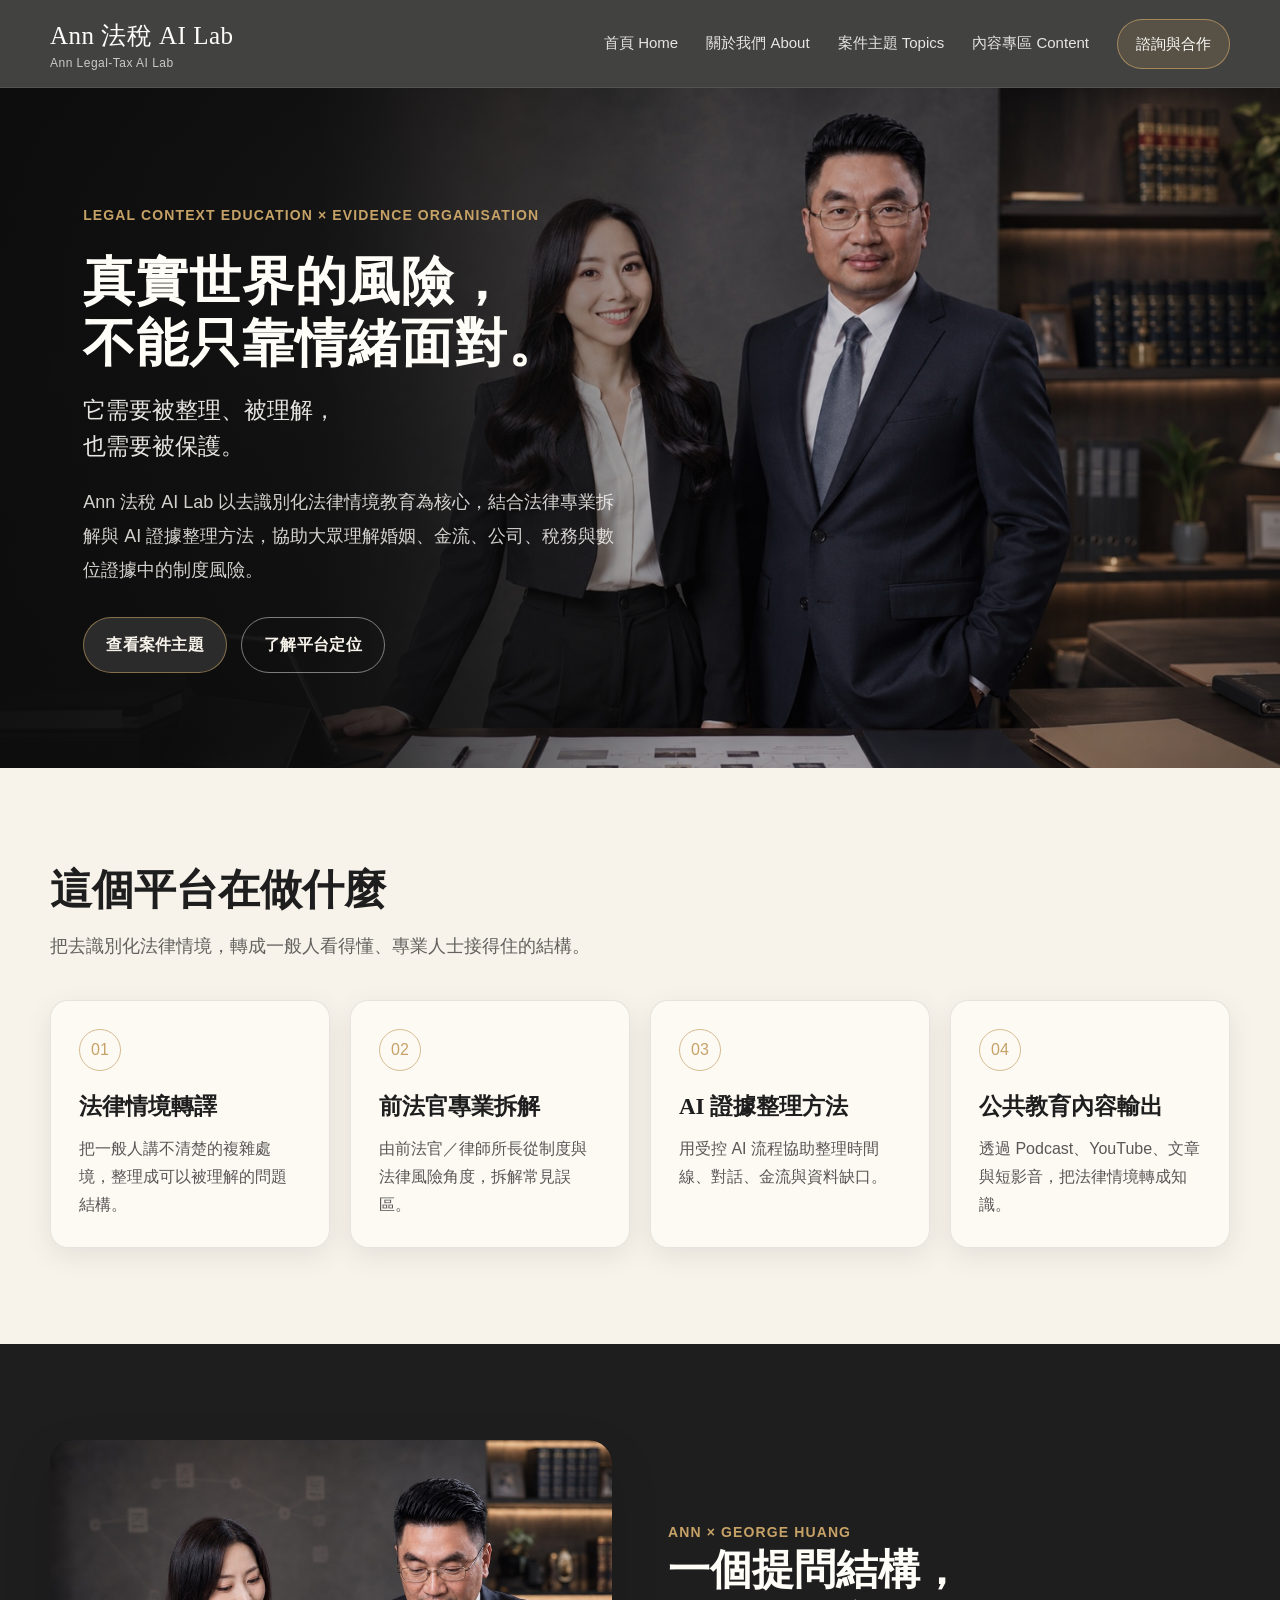
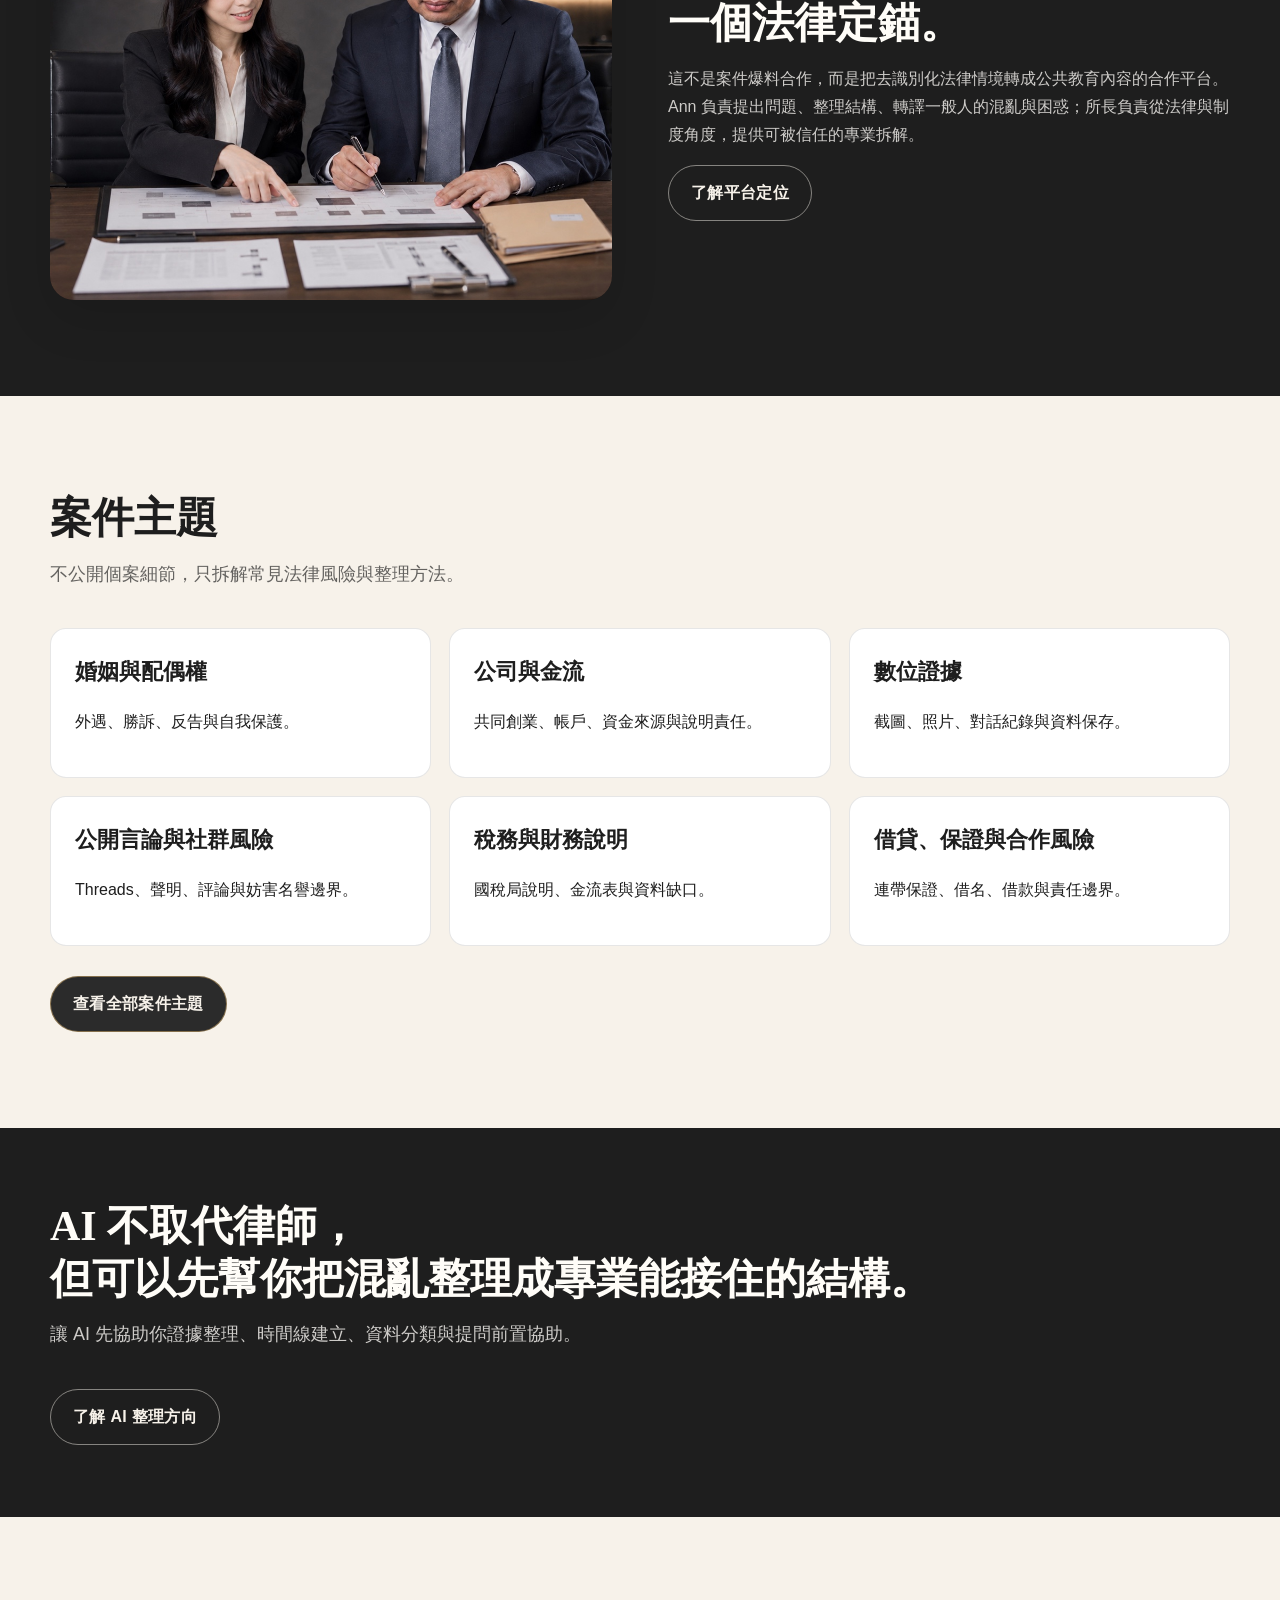
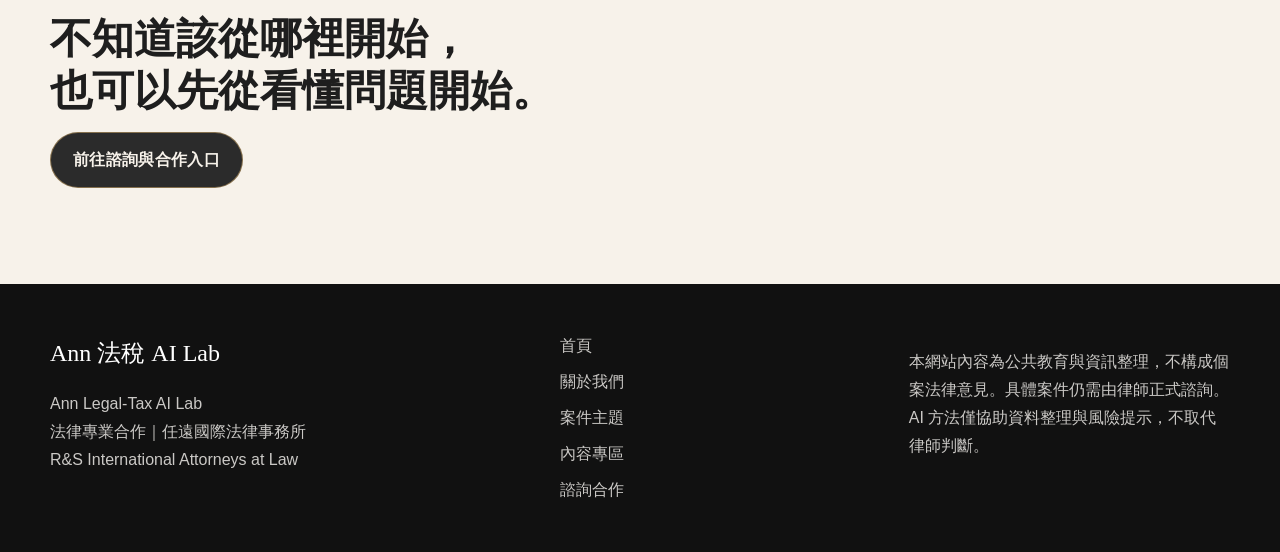
==== commit f4bdac75: "Simplify contact navigation and hero CTA text" ====
--- a/index.html
+++ b/index.html
@@ -1 +1 @@
-<!doctype html><html lang="zh-Hant"><head><meta charset="utf-8"><meta name="viewport" content="width=device-width, initial-scale=1"><title>Ann 法稅 AI Lab｜首頁</title><link rel="stylesheet" href="assets/css/styles.css"></head><body><div class="page"><header class="site-header"><div class="container header-inner"><a class="brand" href="index.html"><div class="brand-title">Ann 法稅 AI Lab</div><div class="brand-sub">Ann Legal-Tax AI Lab</div></a><button class="menu-toggle" aria-label="Open menu">☰</button><nav class="nav"><a href="index.html">首頁 Home</a><a href="about.html">關於我們 About</a><a href="topics.html">案件主題 Topics</a><a href="content.html">內容專區 Content</a><a href="contact.html">諮詢合作 Contact</a><a class="nav-cta" href="contact.html">諮詢與合作</a></nav></div></header><main><section class="hero"><div class="hero-content"><div class="eyebrow">Legal Context Education × Evidence Organisation</div><h1>真實世界的風險，<br>不能只靠情緒面對。</h1><div class="lead">它需要被整理、被理解，<br>也需要被保護。</div><p>Ann 法稅 AI Lab 以去識別化法律情境教育為核心，結合法律專業拆解與 AI 證據整理方法，協助大眾理解婚姻、金流、公司、稅務與數位證據中的制度風險。</p><div class="actions"><a class="btn btn-primary" href="topics.html">查看案件主題</a><a class="btn btn-secondary" href="about.html">了解合作方式</a></div></div><div class="mobile-hero-photo"><img src="assets/images/image-hero-collaboration-standing.jpg" alt="Ann 與法律專業合作定錨照"></div></section><section class="section"><div class="container"><h2 class="section-title">這個平台在做什麼</h2><p class="section-subtitle">把去識別化法律情境，轉成一般人看得懂、專業人士接得住的結構。</p><div class="cards"><article class="card"><div class="icon">01</div><h3>法律情境轉譯</h3><p>把一般人講不清楚的複雜處境，整理成可以被理解的問題結構。</p></article><article class="card"><div class="icon">02</div><h3>前法官專業拆解</h3><p>由前法官／律師所長從制度與法律風險角度，拆解常見誤區。</p></article><article class="card"><div class="icon">03</div><h3>AI 證據整理方法</h3><p>用受控 AI 流程協助整理時間線、對話、金流與資料缺口。</p></article><article class="card"><div class="icon">04</div><h3>公共教育內容輸出</h3><p>透過 Podcast、YouTube、文章與短影音，把法律情境轉成知識。</p></article></div></div></section><section class="section dark-band"><div class="container split"><div class="photo-card collab"><img src="assets/images/image-collaboration-timeline-desk.jpg" alt="Ann 與所長共同檢視資料"></div><div><div class="eyebrow">Ann × George Huang</div><h2 class="section-title">一個提問結構，<br>一個法律定錨。</h2><p>這不是案件爆料合作，而是把去識別化法律情境轉成公共教育內容的合作平台。Ann 負責提出問題、整理結構、轉譯一般人的混亂與困惑；所長負責從法律與制度角度，提供可被信任的專業拆解。</p><a class="btn btn-secondary" href="about.html">了解合作方式</a></div></div></section><section class="section"><div class="container"><h2 class="section-title">案件主題</h2><p class="section-subtitle">不公開個案細節，只拆解常見法律風險與整理方法。</p><div class="topic-grid"><article class="topic-card"><h3>婚姻與配偶權</h3><p>外遇、勝訴、反告與自我保護。</p></article><article class="topic-card"><h3>公司與金流</h3><p>共同創業、帳戶、資金來源與說明責任。</p></article><article class="topic-card"><h3>數位證據</h3><p>截圖、照片、對話紀錄與資料保存。</p></article><article class="topic-card"><h3>公開言論與社群風險</h3><p>Threads、聲明、評論與妨害名譽邊界。</p></article><article class="topic-card"><h3>稅務與財務說明</h3><p>國稅局說明、金流表與資料缺口。</p></article><article class="topic-card"><h3>借貸、保證與合作風險</h3><p>連帶保證、借名、借款與責任邊界。</p></article></div><div style="margin-top:30px"><a class="btn btn-primary" href="topics.html">查看全部案件主題</a></div></div></section><section class="section dark-band compact"><div class="container"><h2 class="section-title">AI 不取代律師，<br>但可以先幫你把混亂整理成專業能接住的結構。</h2><p class="section-subtitle">讓 AI 先協助你證據整理、時間線建立、資料分類與提問前置協助。</p><a class="btn btn-secondary" href="contact.html">了解 AI 整理方向</a></div></section><section class="section"><div class="container"><h2 class="section-title">不知道該從哪裡開始，<br>也可以先從看懂問題開始。</h2><a class="btn btn-primary" href="contact.html">前往諮詢與合作入口</a></div></section></main><footer class="site-footer"><div class="container footer-grid"><div><div class="footer-title">Ann 法稅 AI Lab</div><p>Ann Legal-Tax AI Lab<br>法律專業合作｜任遠國際法律事務所<br>R&S International Attorneys at Law</p></div><div class="footer-links"><a href="index.html">首頁</a><a href="about.html">關於我們</a><a href="topics.html">案件主題</a><a href="content.html">內容專區</a><a href="contact.html">諮詢合作</a></div><div><p>本網站內容為公共教育與資訊整理，不構成個案法律意見。具體案件仍需由律師正式諮詢。AI 方法僅協助資料整理與風險提示，不取代律師判斷。</p></div></div></footer><div class="sticky-mobile-cta"><a class="btn btn-primary" href="contact.html">諮詢與合作</a></div><script src="assets/js/main.js"></script></div></body></html>
+<!doctype html><html lang="zh-Hant"><head><meta charset="utf-8"><meta name="viewport" content="width=device-width, initial-scale=1"><title>Ann 法稅 AI Lab｜首頁</title><link rel="stylesheet" href="assets/css/styles.css"></head><body><div class="page"><header class="site-header"><div class="container header-inner"><a class="brand" href="index.html"><div class="brand-title">Ann 法稅 AI Lab</div><div class="brand-sub">Ann Legal-Tax AI Lab</div></a><button class="menu-toggle" aria-label="Open menu">☰</button><nav class="nav"><a href="index.html">首頁 Home</a><a href="about.html">關於我們 About</a><a href="topics.html">案件主題 Topics</a><a href="content.html">內容專區 Content</a><a class="nav-cta" href="contact.html">諮詢與合作</a></nav></div></header><main><section class="hero"><div class="hero-content"><div class="eyebrow">Legal Context Education × Evidence Organisation</div><h1>真實世界的風險，<br>不能只靠情緒面對。</h1><div class="lead">它需要被整理、被理解，<br>也需要被保護。</div><p>Ann 法稅 AI Lab 以去識別化法律情境教育為核心，結合法律專業拆解與 AI 證據整理方法，協助大眾理解婚姻、金流、公司、稅務與數位證據中的制度風險。</p><div class="actions"><a class="btn btn-primary" href="topics.html">查看案件主題</a><a class="btn btn-secondary" href="about.html">了解平台定位</a></div></div><div class="mobile-hero-photo"><img src="assets/images/image-hero-collaboration-standing.jpg" alt="Ann 與法律專業合作定錨照"></div></section><section class="section"><div class="container"><h2 class="section-title">這個平台在做什麼</h2><p class="section-subtitle">把去識別化法律情境，轉成一般人看得懂、專業人士接得住的結構。</p><div class="cards"><article class="card"><div class="icon">01</div><h3>法律情境轉譯</h3><p>把一般人講不清楚的複雜處境，整理成可以被理解的問題結構。</p></article><article class="card"><div class="icon">02</div><h3>前法官專業拆解</h3><p>由前法官／律師所長從制度與法律風險角度，拆解常見誤區。</p></article><article class="card"><div class="icon">03</div><h3>AI 證據整理方法</h3><p>用受控 AI 流程協助整理時間線、對話、金流與資料缺口。</p></article><article class="card"><div class="icon">04</div><h3>公共教育內容輸出</h3><p>透過 Podcast、YouTube、文章與短影音，把法律情境轉成知識。</p></article></div></div></section><section class="section dark-band"><div class="container split"><div class="photo-card collab"><img src="assets/images/image-collaboration-timeline-desk.jpg" alt="Ann 與所長共同檢視資料"></div><div><div class="eyebrow">Ann × George Huang</div><h2 class="section-title">一個提問結構，<br>一個法律定錨。</h2><p>這不是案件爆料合作，而是把去識別化法律情境轉成公共教育內容的合作平台。Ann 負責提出問題、整理結構、轉譯一般人的混亂與困惑；所長負責從法律與制度角度，提供可被信任的專業拆解。</p><a class="btn btn-secondary" href="about.html">了解平台定位</a></div></div></section><section class="section"><div class="container"><h2 class="section-title">案件主題</h2><p class="section-subtitle">不公開個案細節，只拆解常見法律風險與整理方法。</p><div class="topic-grid"><article class="topic-card"><h3>婚姻與配偶權</h3><p>外遇、勝訴、反告與自我保護。</p></article><article class="topic-card"><h3>公司與金流</h3><p>共同創業、帳戶、資金來源與說明責任。</p></article><article class="topic-card"><h3>數位證據</h3><p>截圖、照片、對話紀錄與資料保存。</p></article><article class="topic-card"><h3>公開言論與社群風險</h3><p>Threads、聲明、評論與妨害名譽邊界。</p></article><article class="topic-card"><h3>稅務與財務說明</h3><p>國稅局說明、金流表與資料缺口。</p></article><article class="topic-card"><h3>借貸、保證與合作風險</h3><p>連帶保證、借名、借款與責任邊界。</p></article></div><div style="margin-top:30px"><a class="btn btn-primary" href="topics.html">查看全部案件主題</a></div></div></section><section class="section dark-band compact"><div class="container"><h2 class="section-title">AI 不取代律師，<br>但可以先幫你把混亂整理成專業能接住的結構。</h2><p class="section-subtitle">讓 AI 先協助你證據整理、時間線建立、資料分類與提問前置協助。</p><a class="btn btn-secondary" href="contact.html">了解 AI 整理方向</a></div></section><section class="section"><div class="container"><h2 class="section-title">不知道該從哪裡開始，<br>也可以先從看懂問題開始。</h2><a class="btn btn-primary" href="contact.html">前往諮詢與合作入口</a></div></section></main><footer class="site-footer"><div class="container footer-grid"><div><div class="footer-title">Ann 法稅 AI Lab</div><p>Ann Legal-Tax AI Lab<br>法律專業合作｜任遠國際法律事務所<br>R&S International Attorneys at Law</p></div><div class="footer-links"><a href="index.html">首頁</a><a href="about.html">關於我們</a><a href="topics.html">案件主題</a><a href="content.html">內容專區</a><a href="contact.html">諮詢合作</a></div><div><p>本網站內容為公共教育與資訊整理，不構成個案法律意見。具體案件仍需由律師正式諮詢。AI 方法僅協助資料整理與風險提示，不取代律師判斷。</p></div></div></footer><div class="sticky-mobile-cta"><a class="btn btn-primary" href="contact.html">諮詢與合作</a></div><script src="assets/js/main.js"></script></div></body></html>
--- a/assets/css/styles.css
+++ b/assets/css/styles.css
@@ -321,3 +321,63 @@
     max-width: 600px !important;
   }
 }
+/* Mobile home hero fix: remove background face behind text */
+@media (max-width: 768px){
+
+  .hero{
+    margin-top: 68px !important;
+    padding: 40px 0 28px !important;
+    min-height: auto !important;
+    display: block !important;
+
+    background:
+      radial-gradient(circle at 85% 8%, rgba(198,162,103,.13), transparent 36%),
+      linear-gradient(135deg, #151515 0%, #1f1d1a 56%, #0f0f0f 100%) !important;
+    background-image:
+      radial-gradient(circle at 85% 8%, rgba(198,162,103,.13), transparent 36%),
+      linear-gradient(135deg, #151515 0%, #1f1d1a 56%, #0f0f0f 100%) !important;
+  }
+
+  .hero-content{
+    width: auto !important;
+    max-width: none !important;
+    margin: 0 auto !important;
+    padding: 0 24px !important;
+  }
+
+  .hero-content h1{
+    font-size: clamp(38px, 11vw, 52px) !important;
+    line-height: 1.18 !important;
+    margin: 22px 0 20px !important;
+    word-break: keep-all !important;
+    overflow-wrap: normal !important;
+  }
+
+  .hero-content .lead{
+    font-size: 24px !important;
+    line-height: 1.55 !important;
+    margin-bottom: 22px !important;
+  }
+
+  .hero-content p{
+    font-size: 18px !important;
+    line-height: 1.9 !important;
+    margin-bottom: 28px !important;
+  }
+
+  .mobile-hero-photo{
+    display: block !important;
+    margin: 28px 24px 0 !important;
+    border-radius: 22px !important;
+    overflow: hidden !important;
+    box-shadow: 0 18px 50px rgba(0,0,0,.22) !important;
+  }
+
+  .mobile-hero-photo img{
+    width: 100% !important;
+    height: auto !important;
+    max-height: none !important;
+    object-fit: contain !important;
+    object-position: center center !important;
+  }
+}
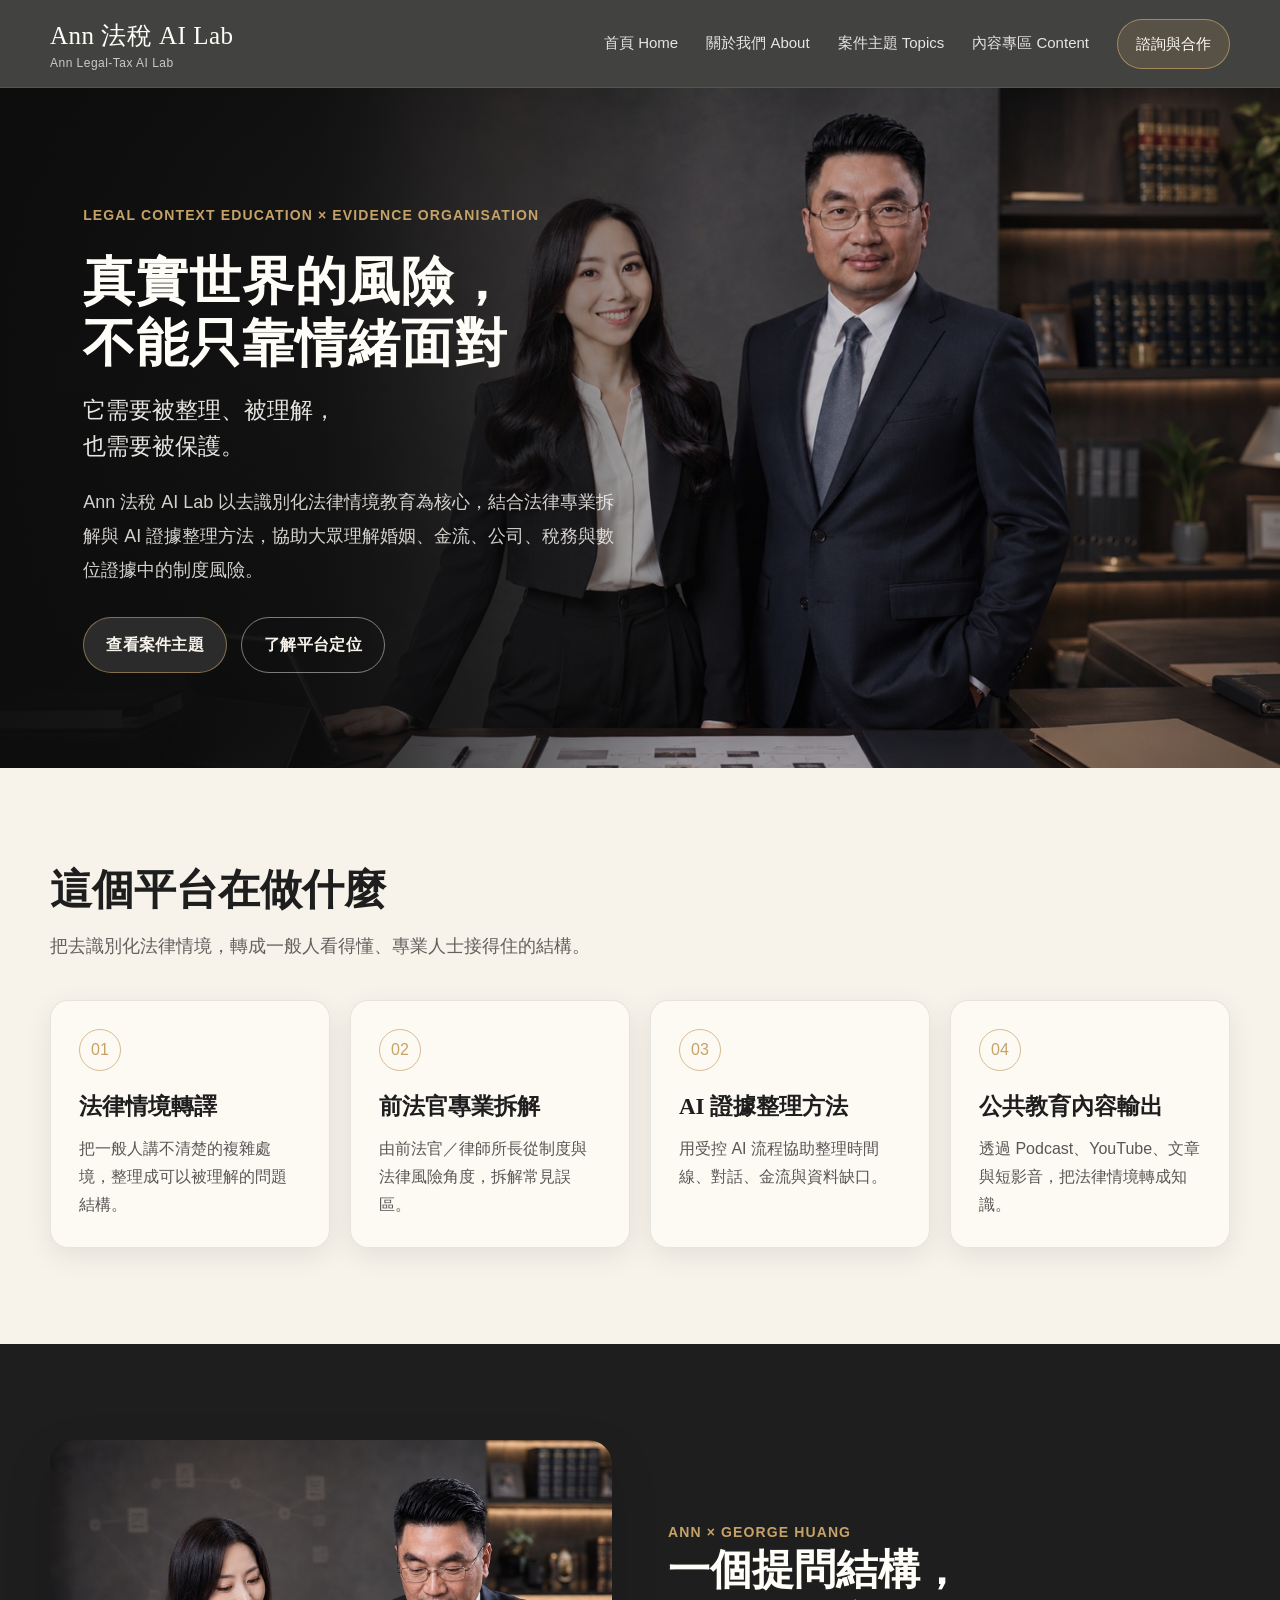
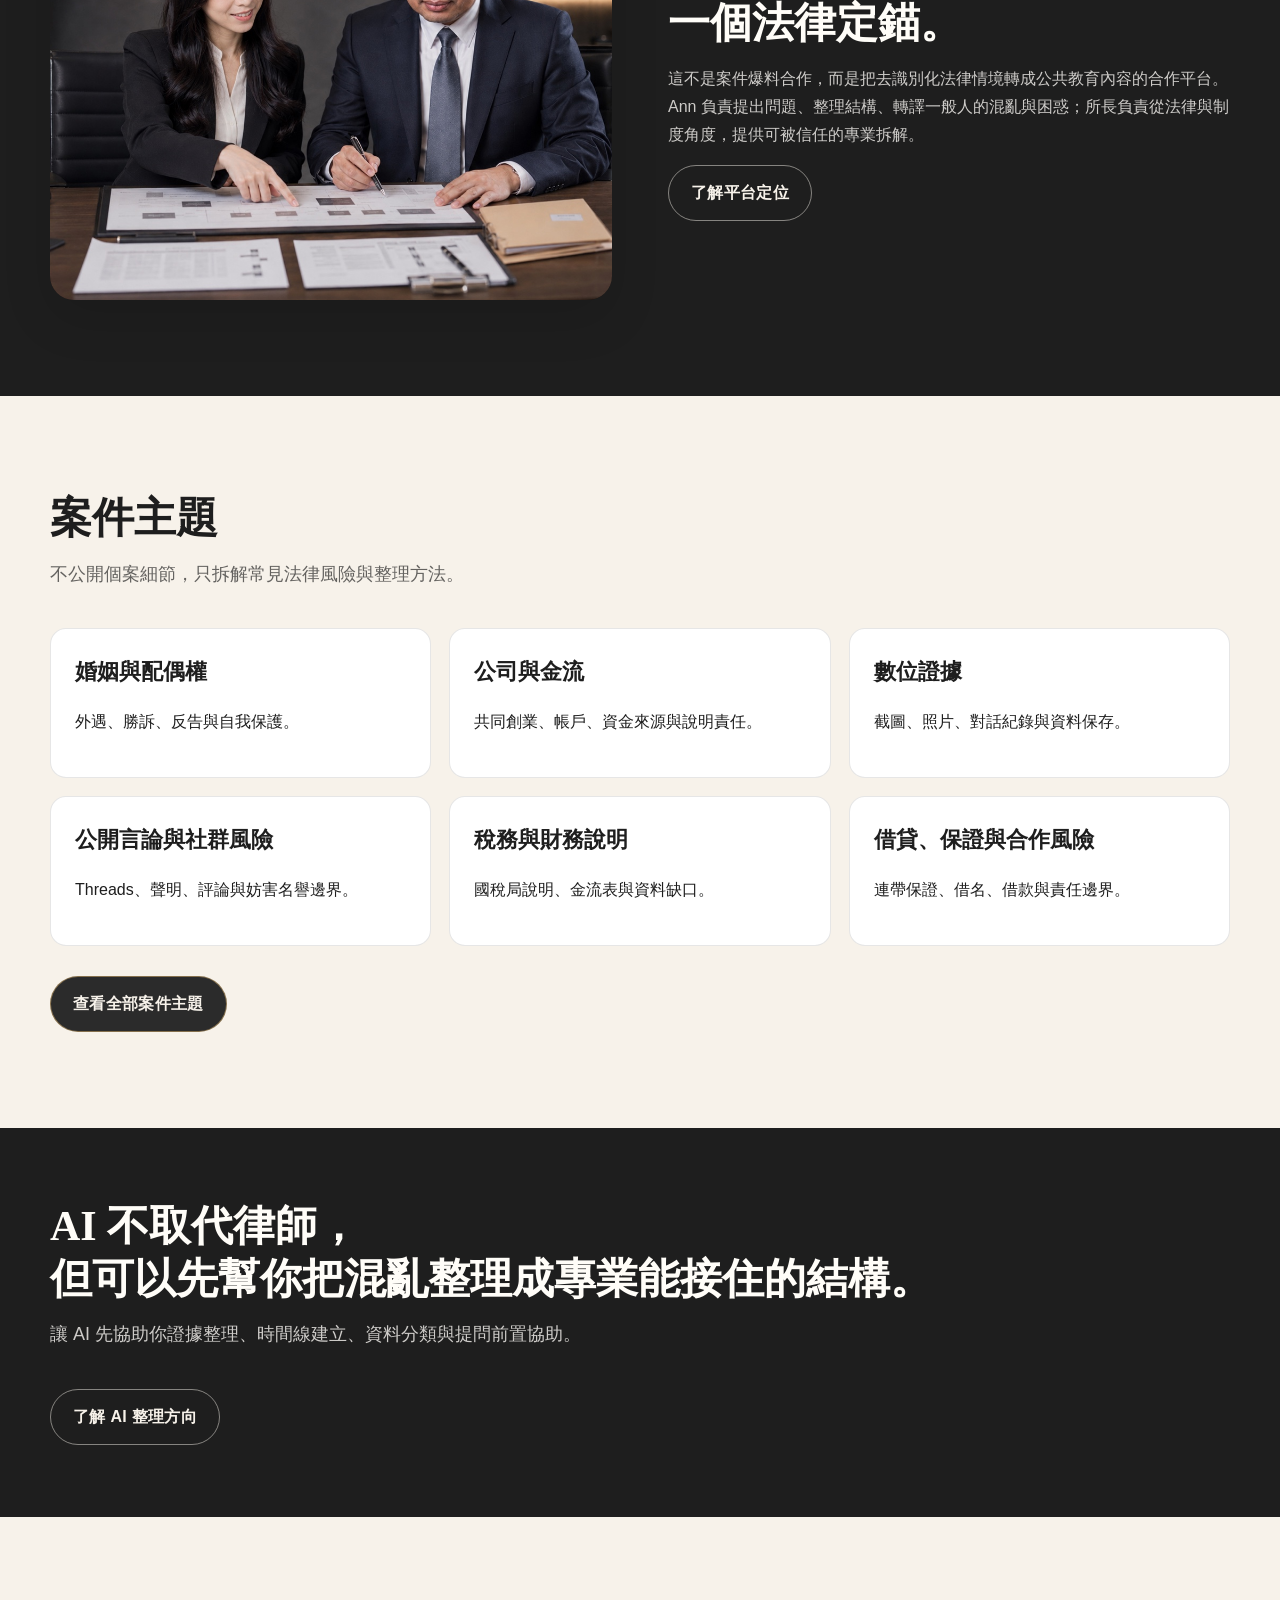
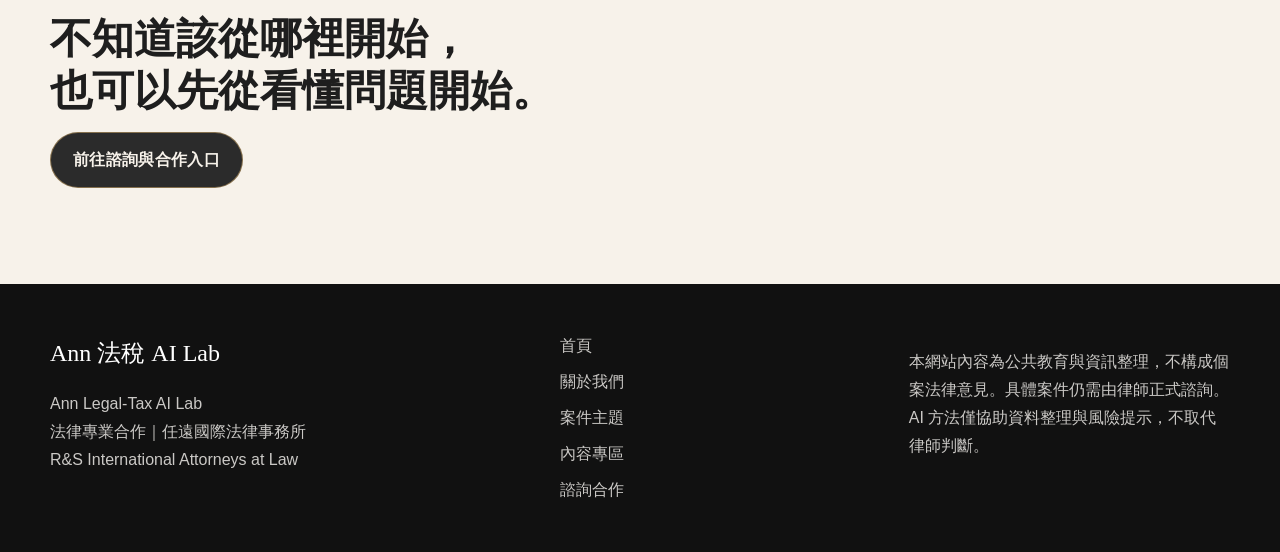
==== commit 139385d5: "Update index.html" ====
--- a/index.html
+++ b/index.html
@@ -1 +1 @@
-<!doctype html><html lang="zh-Hant"><head><meta charset="utf-8"><meta name="viewport" content="width=device-width, initial-scale=1"><title>Ann 法稅 AI Lab｜首頁</title><link rel="stylesheet" href="assets/css/styles.css"></head><body><div class="page"><header class="site-header"><div class="container header-inner"><a class="brand" href="index.html"><div class="brand-title">Ann 法稅 AI Lab</div><div class="brand-sub">Ann Legal-Tax AI Lab</div></a><button class="menu-toggle" aria-label="Open menu">☰</button><nav class="nav"><a href="index.html">首頁 Home</a><a href="about.html">關於我們 About</a><a href="topics.html">案件主題 Topics</a><a href="content.html">內容專區 Content</a><a class="nav-cta" href="contact.html">諮詢與合作</a></nav></div></header><main><section class="hero"><div class="hero-content"><div class="eyebrow">Legal Context Education × Evidence Organisation</div><h1>真實世界的風險，<br>不能只靠情緒面對。</h1><div class="lead">它需要被整理、被理解，<br>也需要被保護。</div><p>Ann 法稅 AI Lab 以去識別化法律情境教育為核心，結合法律專業拆解與 AI 證據整理方法，協助大眾理解婚姻、金流、公司、稅務與數位證據中的制度風險。</p><div class="actions"><a class="btn btn-primary" href="topics.html">查看案件主題</a><a class="btn btn-secondary" href="about.html">了解平台定位</a></div></div><div class="mobile-hero-photo"><img src="assets/images/image-hero-collaboration-standing.jpg" alt="Ann 與法律專業合作定錨照"></div></section><section class="section"><div class="container"><h2 class="section-title">這個平台在做什麼</h2><p class="section-subtitle">把去識別化法律情境，轉成一般人看得懂、專業人士接得住的結構。</p><div class="cards"><article class="card"><div class="icon">01</div><h3>法律情境轉譯</h3><p>把一般人講不清楚的複雜處境，整理成可以被理解的問題結構。</p></article><article class="card"><div class="icon">02</div><h3>前法官專業拆解</h3><p>由前法官／律師所長從制度與法律風險角度，拆解常見誤區。</p></article><article class="card"><div class="icon">03</div><h3>AI 證據整理方法</h3><p>用受控 AI 流程協助整理時間線、對話、金流與資料缺口。</p></article><article class="card"><div class="icon">04</div><h3>公共教育內容輸出</h3><p>透過 Podcast、YouTube、文章與短影音，把法律情境轉成知識。</p></article></div></div></section><section class="section dark-band"><div class="container split"><div class="photo-card collab"><img src="assets/images/image-collaboration-timeline-desk.jpg" alt="Ann 與所長共同檢視資料"></div><div><div class="eyebrow">Ann × George Huang</div><h2 class="section-title">一個提問結構，<br>一個法律定錨。</h2><p>這不是案件爆料合作，而是把去識別化法律情境轉成公共教育內容的合作平台。Ann 負責提出問題、整理結構、轉譯一般人的混亂與困惑；所長負責從法律與制度角度，提供可被信任的專業拆解。</p><a class="btn btn-secondary" href="about.html">了解平台定位</a></div></div></section><section class="section"><div class="container"><h2 class="section-title">案件主題</h2><p class="section-subtitle">不公開個案細節，只拆解常見法律風險與整理方法。</p><div class="topic-grid"><article class="topic-card"><h3>婚姻與配偶權</h3><p>外遇、勝訴、反告與自我保護。</p></article><article class="topic-card"><h3>公司與金流</h3><p>共同創業、帳戶、資金來源與說明責任。</p></article><article class="topic-card"><h3>數位證據</h3><p>截圖、照片、對話紀錄與資料保存。</p></article><article class="topic-card"><h3>公開言論與社群風險</h3><p>Threads、聲明、評論與妨害名譽邊界。</p></article><article class="topic-card"><h3>稅務與財務說明</h3><p>國稅局說明、金流表與資料缺口。</p></article><article class="topic-card"><h3>借貸、保證與合作風險</h3><p>連帶保證、借名、借款與責任邊界。</p></article></div><div style="margin-top:30px"><a class="btn btn-primary" href="topics.html">查看全部案件主題</a></div></div></section><section class="section dark-band compact"><div class="container"><h2 class="section-title">AI 不取代律師，<br>但可以先幫你把混亂整理成專業能接住的結構。</h2><p class="section-subtitle">讓 AI 先協助你證據整理、時間線建立、資料分類與提問前置協助。</p><a class="btn btn-secondary" href="contact.html">了解 AI 整理方向</a></div></section><section class="section"><div class="container"><h2 class="section-title">不知道該從哪裡開始，<br>也可以先從看懂問題開始。</h2><a class="btn btn-primary" href="contact.html">前往諮詢與合作入口</a></div></section></main><footer class="site-footer"><div class="container footer-grid"><div><div class="footer-title">Ann 法稅 AI Lab</div><p>Ann Legal-Tax AI Lab<br>法律專業合作｜任遠國際法律事務所<br>R&S International Attorneys at Law</p></div><div class="footer-links"><a href="index.html">首頁</a><a href="about.html">關於我們</a><a href="topics.html">案件主題</a><a href="content.html">內容專區</a><a href="contact.html">諮詢合作</a></div><div><p>本網站內容為公共教育與資訊整理，不構成個案法律意見。具體案件仍需由律師正式諮詢。AI 方法僅協助資料整理與風險提示，不取代律師判斷。</p></div></div></footer><div class="sticky-mobile-cta"><a class="btn btn-primary" href="contact.html">諮詢與合作</a></div><script src="assets/js/main.js"></script></div></body></html>
+<!doctype html><html lang="zh-Hant"><head><meta charset="utf-8"><meta name="viewport" content="width=device-width, initial-scale=1"><title>Ann 法稅 AI Lab｜首頁</title><link rel="stylesheet" href="assets/css/styles.css"></head><body><div class="page"><header class="site-header"><div class="container header-inner"><a class="brand" href="index.html"><div class="brand-title">Ann 法稅 AI Lab</div><div class="brand-sub">Ann Legal-Tax AI Lab</div></a><button class="menu-toggle" aria-label="Open menu">☰</button><nav class="nav"><a href="index.html">首頁 Home</a><a href="about.html">關於我們 About</a><a href="topics.html">案件主題 Topics</a><a href="content.html">內容專區 Content</a><a class="nav-cta" href="contact.html">諮詢與合作</a></nav></div></header><main><section class="hero"><div class="hero-content"><div class="eyebrow">Legal Context Education × Evidence Organisation</div><h1>真實世界的風險，<br>不能只靠情緒面對</h1><div class="lead">它需要被整理、被理解，<br>也需要被保護。</div><p>Ann 法稅 AI Lab 以去識別化法律情境教育為核心，結合法律專業拆解與 AI 證據整理方法，協助大眾理解婚姻、金流、公司、稅務與數位證據中的制度風險。</p><div class="actions"><a class="btn btn-primary" href="topics.html">查看案件主題</a><a class="btn btn-secondary" href="about.html">了解平台定位</a></div></div><div class="mobile-hero-photo"><img src="assets/images/image-hero-collaboration-standing.jpg" alt="Ann 與法律專業合作定錨照"></div></section><section class="section"><div class="container"><h2 class="section-title">這個平台在做什麼</h2><p class="section-subtitle">把去識別化法律情境，轉成一般人看得懂、專業人士接得住的結構。</p><div class="cards"><article class="card"><div class="icon">01</div><h3>法律情境轉譯</h3><p>把一般人講不清楚的複雜處境，整理成可以被理解的問題結構。</p></article><article class="card"><div class="icon">02</div><h3>前法官專業拆解</h3><p>由前法官／律師所長從制度與法律風險角度，拆解常見誤區。</p></article><article class="card"><div class="icon">03</div><h3>AI 證據整理方法</h3><p>用受控 AI 流程協助整理時間線、對話、金流與資料缺口。</p></article><article class="card"><div class="icon">04</div><h3>公共教育內容輸出</h3><p>透過 Podcast、YouTube、文章與短影音，把法律情境轉成知識。</p></article></div></div></section><section class="section dark-band"><div class="container split"><div class="photo-card collab"><img src="assets/images/image-collaboration-timeline-desk.jpg" alt="Ann 與所長共同檢視資料"></div><div><div class="eyebrow">Ann × George Huang</div><h2 class="section-title">一個提問結構，<br>一個法律定錨。</h2><p>這不是案件爆料合作，而是把去識別化法律情境轉成公共教育內容的合作平台。Ann 負責提出問題、整理結構、轉譯一般人的混亂與困惑；所長負責從法律與制度角度，提供可被信任的專業拆解。</p><a class="btn btn-secondary" href="about.html">了解平台定位</a></div></div></section><section class="section"><div class="container"><h2 class="section-title">案件主題</h2><p class="section-subtitle">不公開個案細節，只拆解常見法律風險與整理方法。</p><div class="topic-grid"><article class="topic-card"><h3>婚姻與配偶權</h3><p>外遇、勝訴、反告與自我保護。</p></article><article class="topic-card"><h3>公司與金流</h3><p>共同創業、帳戶、資金來源與說明責任。</p></article><article class="topic-card"><h3>數位證據</h3><p>截圖、照片、對話紀錄與資料保存。</p></article><article class="topic-card"><h3>公開言論與社群風險</h3><p>Threads、聲明、評論與妨害名譽邊界。</p></article><article class="topic-card"><h3>稅務與財務說明</h3><p>國稅局說明、金流表與資料缺口。</p></article><article class="topic-card"><h3>借貸、保證與合作風險</h3><p>連帶保證、借名、借款與責任邊界。</p></article></div><div style="margin-top:30px"><a class="btn btn-primary" href="topics.html">查看全部案件主題</a></div></div></section><section class="section dark-band compact"><div class="container"><h2 class="section-title">AI 不取代律師，<br>但可以先幫你把混亂整理成專業能接住的結構。</h2><p class="section-subtitle">讓 AI 先協助你證據整理、時間線建立、資料分類與提問前置協助。</p><a class="btn btn-secondary" href="contact.html">了解 AI 整理方向</a></div></section><section class="section"><div class="container"><h2 class="section-title">不知道該從哪裡開始，<br>也可以先從看懂問題開始。</h2><a class="btn btn-primary" href="contact.html">前往諮詢與合作入口</a></div></section></main><footer class="site-footer"><div class="container footer-grid"><div><div class="footer-title">Ann 法稅 AI Lab</div><p>Ann Legal-Tax AI Lab<br>法律專業合作｜任遠國際法律事務所<br>R&S International Attorneys at Law</p></div><div class="footer-links"><a href="index.html">首頁</a><a href="about.html">關於我們</a><a href="topics.html">案件主題</a><a href="content.html">內容專區</a><a href="contact.html">諮詢合作</a></div><div><p>本網站內容為公共教育與資訊整理，不構成個案法律意見。具體案件仍需由律師正式諮詢。AI 方法僅協助資料整理與風險提示，不取代律師判斷。</p></div></div></footer><div class="sticky-mobile-cta"><a class="btn btn-primary" href="contact.html">諮詢與合作</a></div><script src="assets/js/main.js"></script></div></body></html>
--- a/assets/css/styles.css
+++ b/assets/css/styles.css
@@ -381,3 +381,56 @@
     object-position: center center !important;
   }
 }
+/* FINAL MOBILE HOME HERO TUNING */
+@media (max-width: 768px){
+
+  .hero{
+    margin-top: 68px !important;
+    padding: 44px 0 40px !important;
+    min-height: auto !important;
+    background:
+      radial-gradient(circle at 85% 8%, rgba(198,162,103,.12), transparent 36%),
+      linear-gradient(135deg, #151515 0%, #1f1d1a 58%, #0f0f0f 100%) !important;
+  }
+
+  .hero-content{
+    padding: 0 24px !important;
+  }
+
+  .eyebrow{
+    font-size: 12px !important;
+    line-height: 1.6 !important;
+    letter-spacing: .08em !important;
+  }
+
+  .hero-content h1{
+    font-size: clamp(36px, 9.2vw, 44px) !important;
+    line-height: 1.22 !important;
+    letter-spacing: .01em !important;
+    margin: 24px 0 22px !important;
+    max-width: 100% !important;
+    word-break: normal !important;
+    overflow-wrap: break-word !important;
+  }
+
+  .hero-content .lead{
+    font-size: 22px !important;
+    line-height: 1.55 !important;
+    margin-bottom: 24px !important;
+  }
+
+  .hero-content p{
+    font-size: 17px !important;
+    line-height: 1.85 !important;
+    margin-bottom: 30px !important;
+  }
+
+  .hero .actions{
+    gap: 14px !important;
+  }
+
+  .hero .btn{
+    width: 100% !important;
+    min-height: 58px !important;
+    font-size: 18px !important;
+  }
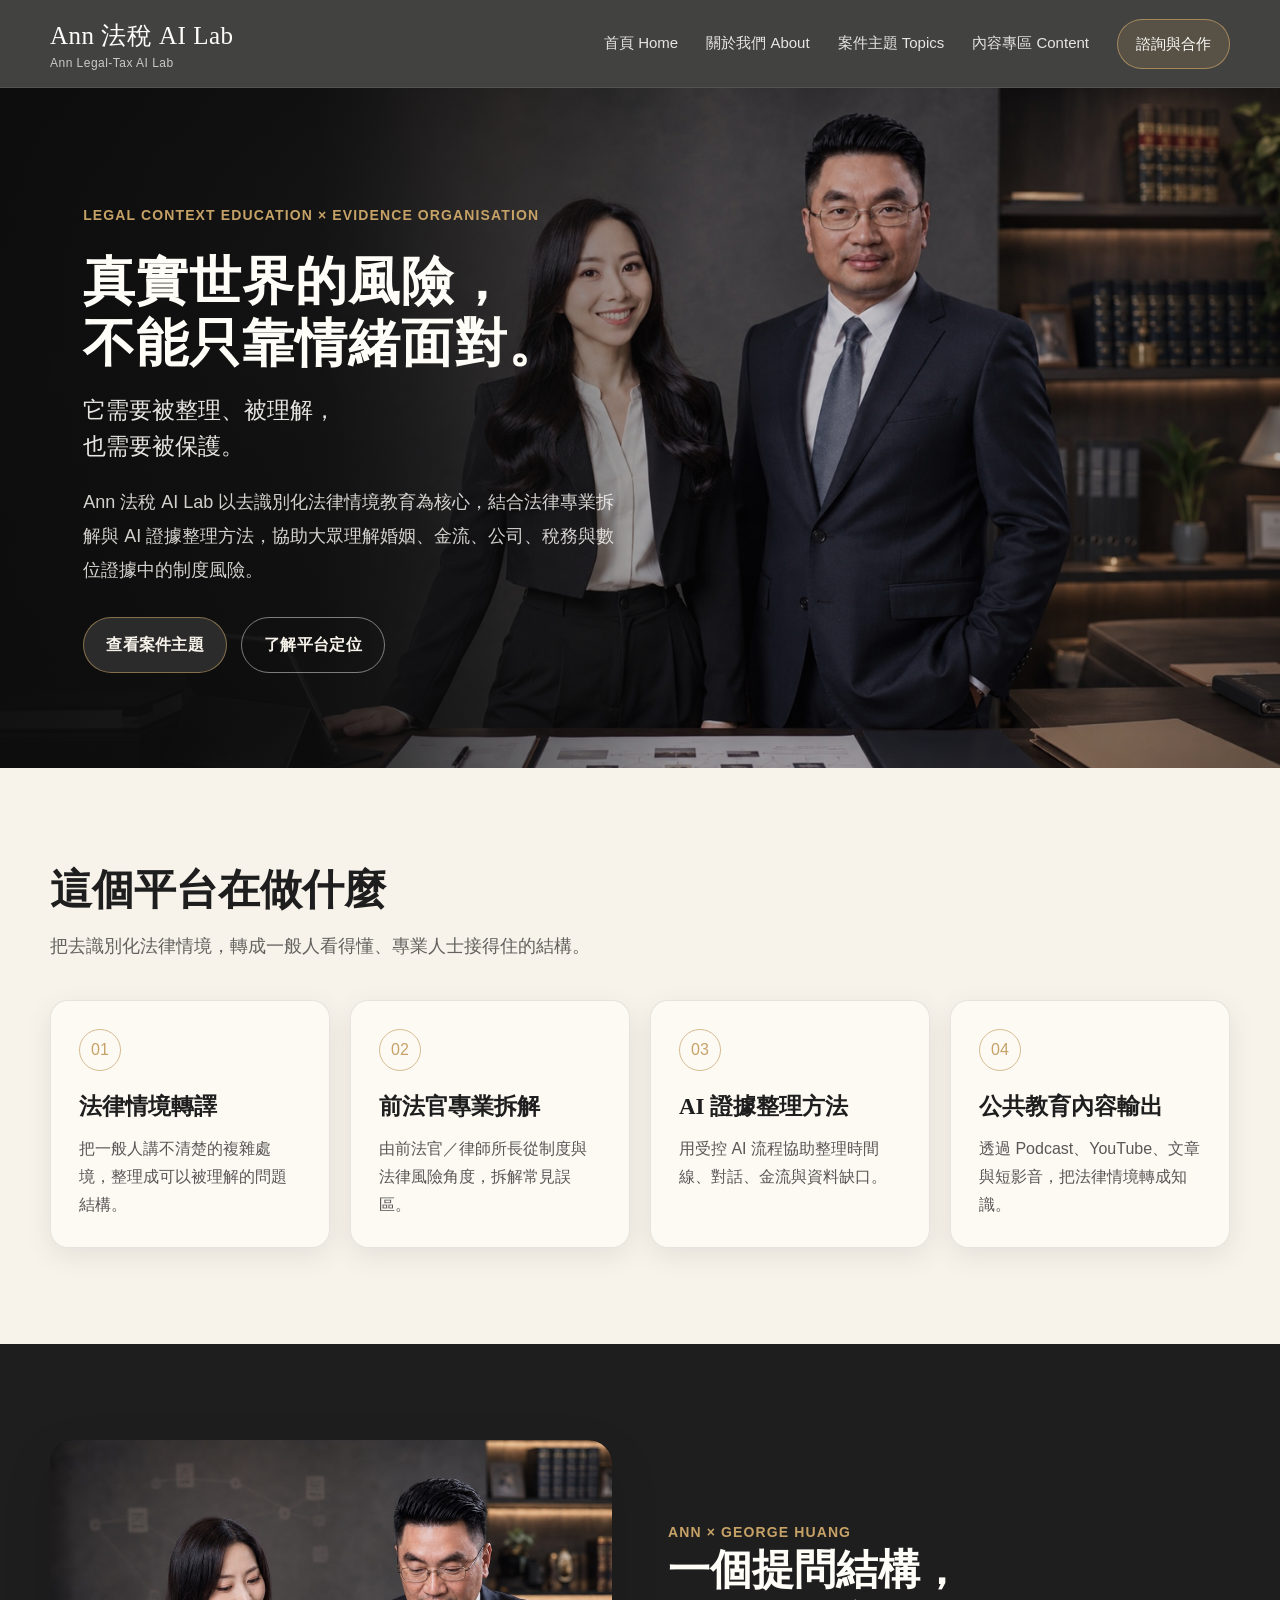
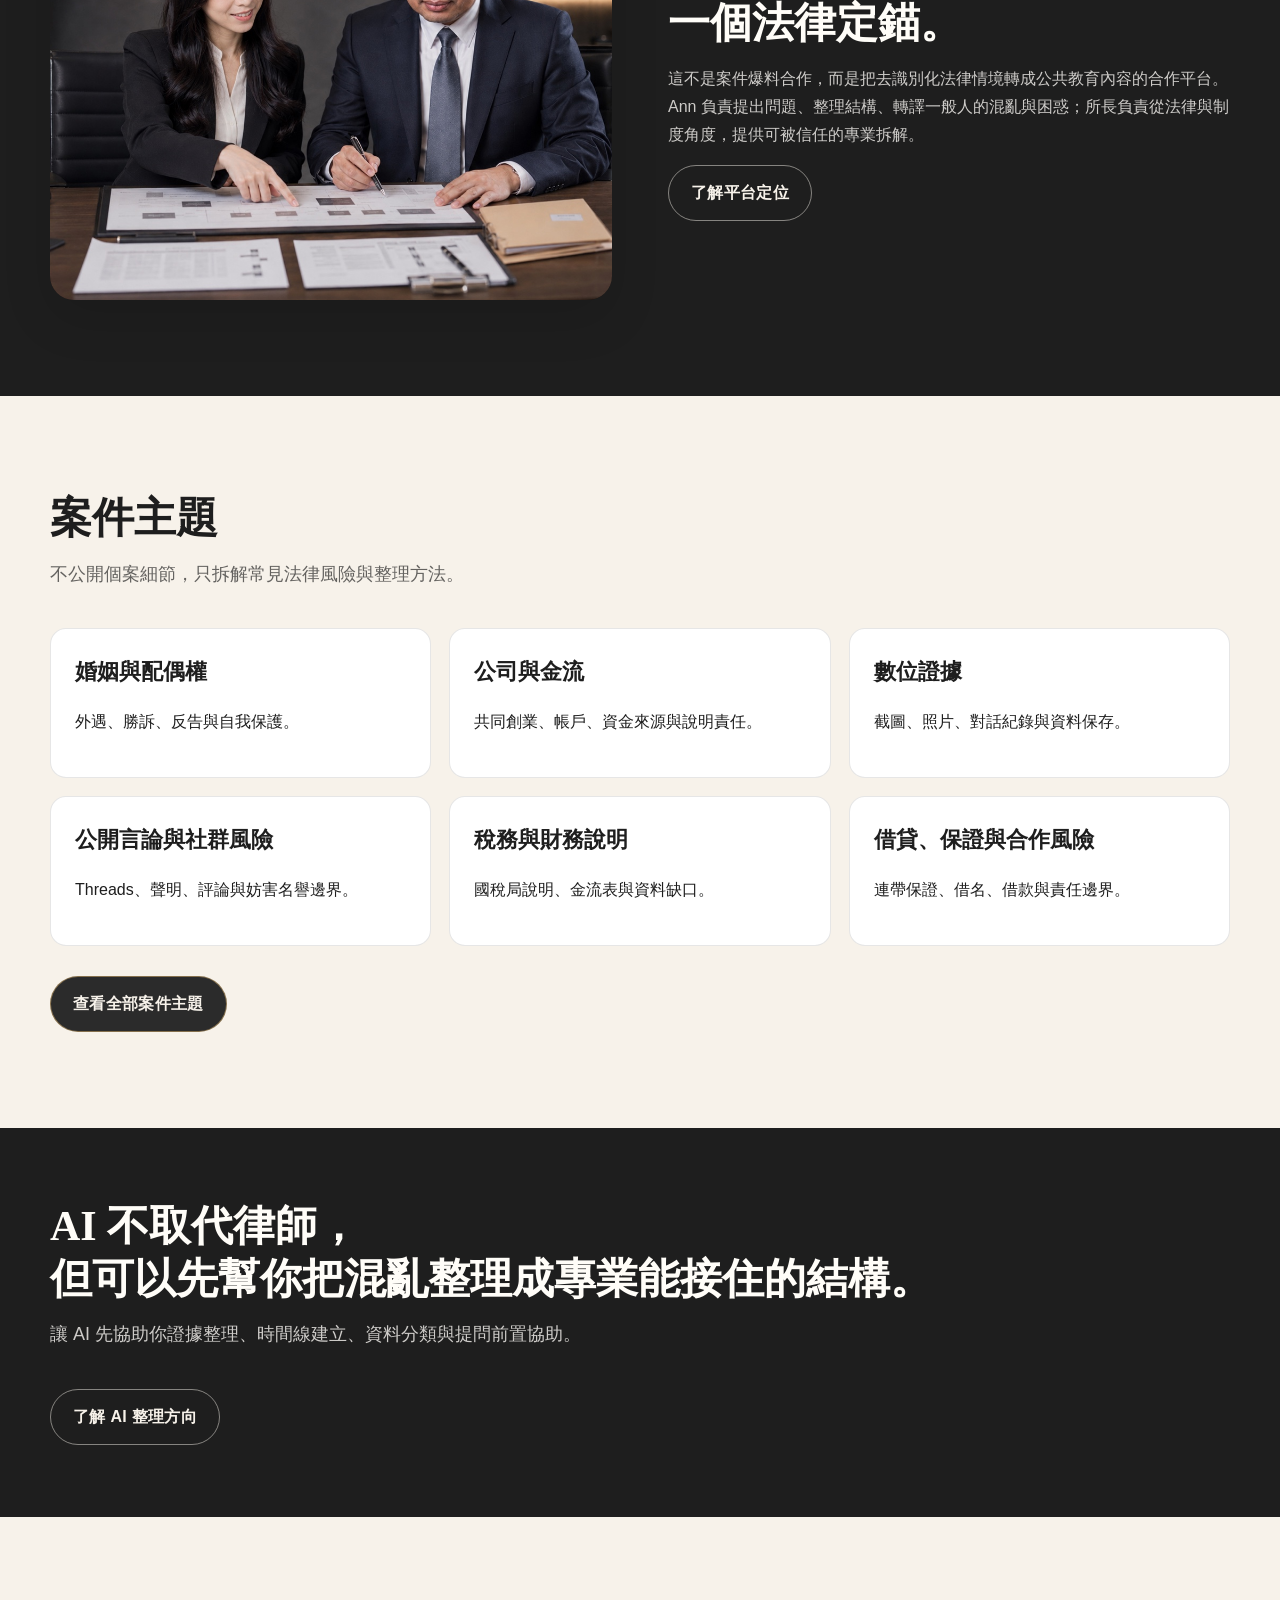
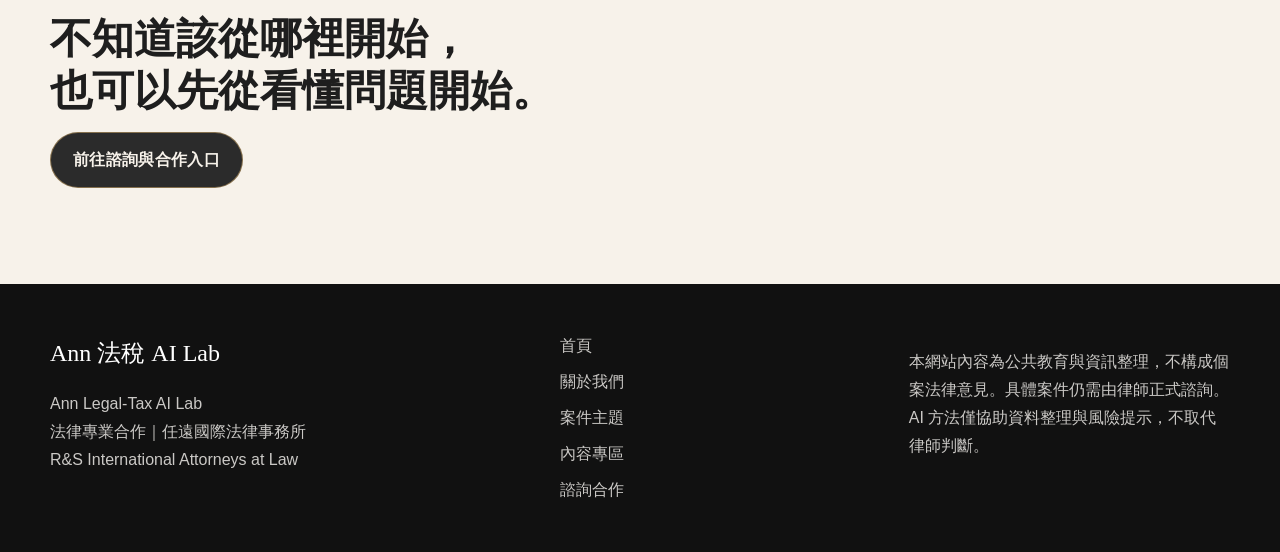
==== commit a1f58a93: "Update index.html" ====
--- a/index.html
+++ b/index.html
@@ -1 +1 @@
-<!doctype html><html lang="zh-Hant"><head><meta charset="utf-8"><meta name="viewport" content="width=device-width, initial-scale=1"><title>Ann 法稅 AI Lab｜首頁</title><link rel="stylesheet" href="assets/css/styles.css"></head><body><div class="page"><header class="site-header"><div class="container header-inner"><a class="brand" href="index.html"><div class="brand-title">Ann 法稅 AI Lab</div><div class="brand-sub">Ann Legal-Tax AI Lab</div></a><button class="menu-toggle" aria-label="Open menu">☰</button><nav class="nav"><a href="index.html">首頁 Home</a><a href="about.html">關於我們 About</a><a href="topics.html">案件主題 Topics</a><a href="content.html">內容專區 Content</a><a class="nav-cta" href="contact.html">諮詢與合作</a></nav></div></header><main><section class="hero"><div class="hero-content"><div class="eyebrow">Legal Context Education × Evidence Organisation</div><h1>真實世界的風險，<br>不能只靠情緒面對</h1><div class="lead">它需要被整理、被理解，<br>也需要被保護。</div><p>Ann 法稅 AI Lab 以去識別化法律情境教育為核心，結合法律專業拆解與 AI 證據整理方法，協助大眾理解婚姻、金流、公司、稅務與數位證據中的制度風險。</p><div class="actions"><a class="btn btn-primary" href="topics.html">查看案件主題</a><a class="btn btn-secondary" href="about.html">了解平台定位</a></div></div><div class="mobile-hero-photo"><img src="assets/images/image-hero-collaboration-standing.jpg" alt="Ann 與法律專業合作定錨照"></div></section><section class="section"><div class="container"><h2 class="section-title">這個平台在做什麼</h2><p class="section-subtitle">把去識別化法律情境，轉成一般人看得懂、專業人士接得住的結構。</p><div class="cards"><article class="card"><div class="icon">01</div><h3>法律情境轉譯</h3><p>把一般人講不清楚的複雜處境，整理成可以被理解的問題結構。</p></article><article class="card"><div class="icon">02</div><h3>前法官專業拆解</h3><p>由前法官／律師所長從制度與法律風險角度，拆解常見誤區。</p></article><article class="card"><div class="icon">03</div><h3>AI 證據整理方法</h3><p>用受控 AI 流程協助整理時間線、對話、金流與資料缺口。</p></article><article class="card"><div class="icon">04</div><h3>公共教育內容輸出</h3><p>透過 Podcast、YouTube、文章與短影音，把法律情境轉成知識。</p></article></div></div></section><section class="section dark-band"><div class="container split"><div class="photo-card collab"><img src="assets/images/image-collaboration-timeline-desk.jpg" alt="Ann 與所長共同檢視資料"></div><div><div class="eyebrow">Ann × George Huang</div><h2 class="section-title">一個提問結構，<br>一個法律定錨。</h2><p>這不是案件爆料合作，而是把去識別化法律情境轉成公共教育內容的合作平台。Ann 負責提出問題、整理結構、轉譯一般人的混亂與困惑；所長負責從法律與制度角度，提供可被信任的專業拆解。</p><a class="btn btn-secondary" href="about.html">了解平台定位</a></div></div></section><section class="section"><div class="container"><h2 class="section-title">案件主題</h2><p class="section-subtitle">不公開個案細節，只拆解常見法律風險與整理方法。</p><div class="topic-grid"><article class="topic-card"><h3>婚姻與配偶權</h3><p>外遇、勝訴、反告與自我保護。</p></article><article class="topic-card"><h3>公司與金流</h3><p>共同創業、帳戶、資金來源與說明責任。</p></article><article class="topic-card"><h3>數位證據</h3><p>截圖、照片、對話紀錄與資料保存。</p></article><article class="topic-card"><h3>公開言論與社群風險</h3><p>Threads、聲明、評論與妨害名譽邊界。</p></article><article class="topic-card"><h3>稅務與財務說明</h3><p>國稅局說明、金流表與資料缺口。</p></article><article class="topic-card"><h3>借貸、保證與合作風險</h3><p>連帶保證、借名、借款與責任邊界。</p></article></div><div style="margin-top:30px"><a class="btn btn-primary" href="topics.html">查看全部案件主題</a></div></div></section><section class="section dark-band compact"><div class="container"><h2 class="section-title">AI 不取代律師，<br>但可以先幫你把混亂整理成專業能接住的結構。</h2><p class="section-subtitle">讓 AI 先協助你證據整理、時間線建立、資料分類與提問前置協助。</p><a class="btn btn-secondary" href="contact.html">了解 AI 整理方向</a></div></section><section class="section"><div class="container"><h2 class="section-title">不知道該從哪裡開始，<br>也可以先從看懂問題開始。</h2><a class="btn btn-primary" href="contact.html">前往諮詢與合作入口</a></div></section></main><footer class="site-footer"><div class="container footer-grid"><div><div class="footer-title">Ann 法稅 AI Lab</div><p>Ann Legal-Tax AI Lab<br>法律專業合作｜任遠國際法律事務所<br>R&S International Attorneys at Law</p></div><div class="footer-links"><a href="index.html">首頁</a><a href="about.html">關於我們</a><a href="topics.html">案件主題</a><a href="content.html">內容專區</a><a href="contact.html">諮詢合作</a></div><div><p>本網站內容為公共教育與資訊整理，不構成個案法律意見。具體案件仍需由律師正式諮詢。AI 方法僅協助資料整理與風險提示，不取代律師判斷。</p></div></div></footer><div class="sticky-mobile-cta"><a class="btn btn-primary" href="contact.html">諮詢與合作</a></div><script src="assets/js/main.js"></script></div></body></html>
+<!doctype html><html lang="zh-Hant"><head><meta charset="utf-8"><meta name="viewport" content="width=device-width, initial-scale=1"><title>Ann 法稅 AI Lab｜首頁</title><link rel="stylesheet" href="assets/css/styles.css"></head><body><div class="page"><header class="site-header"><div class="container header-inner"><a class="brand" href="index.html"><div class="brand-title">Ann 法稅 AI Lab</div><div class="brand-sub">Ann Legal-Tax AI Lab</div></a><button class="menu-toggle" aria-label="Open menu">☰</button><nav class="nav"><a href="index.html">首頁 Home</a><a href="about.html">關於我們 About</a><a href="topics.html">案件主題 Topics</a><a href="content.html">內容專區 Content</a><a class="nav-cta" href="contact.html">諮詢與合作</a></nav></div></header><main><section class="hero"><div class="hero-content"><div class="eyebrow">Legal Context Education × Evidence Organisation</div><h1>真實世界的風險，<br>不能只靠情緒面對。</h1><div class="lead">它需要被整理、被理解，<br>也需要被保護。</div><p>Ann 法稅 AI Lab 以去識別化法律情境教育為核心，結合法律專業拆解與 AI 證據整理方法，協助大眾理解婚姻、金流、公司、稅務與數位證據中的制度風險。</p><div class="actions"><a class="btn btn-primary" href="topics.html">查看案件主題</a><a class="btn btn-secondary" href="about.html">了解平台定位</a></div></div><div class="mobile-hero-photo"><img src="assets/images/image-hero-collaboration-standing.jpg" alt="Ann 與法律專業合作定錨照"></div></section><section class="section"><div class="container"><h2 class="section-title">這個平台在做什麼</h2><p class="section-subtitle">把去識別化法律情境，轉成一般人看得懂、專業人士接得住的結構。</p><div class="cards"><article class="card"><div class="icon">01</div><h3>法律情境轉譯</h3><p>把一般人講不清楚的複雜處境，整理成可以被理解的問題結構。</p></article><article class="card"><div class="icon">02</div><h3>前法官專業拆解</h3><p>由前法官／律師所長從制度與法律風險角度，拆解常見誤區。</p></article><article class="card"><div class="icon">03</div><h3>AI 證據整理方法</h3><p>用受控 AI 流程協助整理時間線、對話、金流與資料缺口。</p></article><article class="card"><div class="icon">04</div><h3>公共教育內容輸出</h3><p>透過 Podcast、YouTube、文章與短影音，把法律情境轉成知識。</p></article></div></div></section><section class="section dark-band"><div class="container split"><div class="photo-card collab"><img src="assets/images/image-collaboration-timeline-desk.jpg" alt="Ann 與所長共同檢視資料"></div><div><div class="eyebrow">Ann × George Huang</div><h2 class="section-title">一個提問結構，<br>一個法律定錨。</h2><p>這不是案件爆料合作，而是把去識別化法律情境轉成公共教育內容的合作平台。Ann 負責提出問題、整理結構、轉譯一般人的混亂與困惑；所長負責從法律與制度角度，提供可被信任的專業拆解。</p><a class="btn btn-secondary" href="about.html">了解平台定位</a></div></div></section><section class="section"><div class="container"><h2 class="section-title">案件主題</h2><p class="section-subtitle">不公開個案細節，只拆解常見法律風險與整理方法。</p><div class="topic-grid"><article class="topic-card"><h3>婚姻與配偶權</h3><p>外遇、勝訴、反告與自我保護。</p></article><article class="topic-card"><h3>公司與金流</h3><p>共同創業、帳戶、資金來源與說明責任。</p></article><article class="topic-card"><h3>數位證據</h3><p>截圖、照片、對話紀錄與資料保存。</p></article><article class="topic-card"><h3>公開言論與社群風險</h3><p>Threads、聲明、評論與妨害名譽邊界。</p></article><article class="topic-card"><h3>稅務與財務說明</h3><p>國稅局說明、金流表與資料缺口。</p></article><article class="topic-card"><h3>借貸、保證與合作風險</h3><p>連帶保證、借名、借款與責任邊界。</p></article></div><div style="margin-top:30px"><a class="btn btn-primary" href="topics.html">查看全部案件主題</a></div></div></section><section class="section dark-band compact"><div class="container"><h2 class="section-title">AI 不取代律師，<br>但可以先幫你把混亂整理成專業能接住的結構。</h2><p class="section-subtitle">讓 AI 先協助你證據整理、時間線建立、資料分類與提問前置協助。</p><a class="btn btn-secondary" href="contact.html">了解 AI 整理方向</a></div></section><section class="section"><div class="container"><h2 class="section-title">不知道該從哪裡開始，<br>也可以先從看懂問題開始。</h2><a class="btn btn-primary" href="contact.html">前往諮詢與合作入口</a></div></section></main><footer class="site-footer"><div class="container footer-grid"><div><div class="footer-title">Ann 法稅 AI Lab</div><p>Ann Legal-Tax AI Lab<br>法律專業合作｜任遠國際法律事務所<br>R&S International Attorneys at Law</p></div><div class="footer-links"><a href="index.html">首頁</a><a href="about.html">關於我們</a><a href="topics.html">案件主題</a><a href="content.html">內容專區</a><a href="contact.html">諮詢合作</a></div><div><p>本網站內容為公共教育與資訊整理，不構成個案法律意見。具體案件仍需由律師正式諮詢。AI 方法僅協助資料整理與風險提示，不取代律師判斷。</p></div></div></footer><div class="sticky-mobile-cta"><a class="btn btn-primary" href="contact.html">諮詢與合作</a></div><script src="assets/js/main.js"></script></div></body></html>
